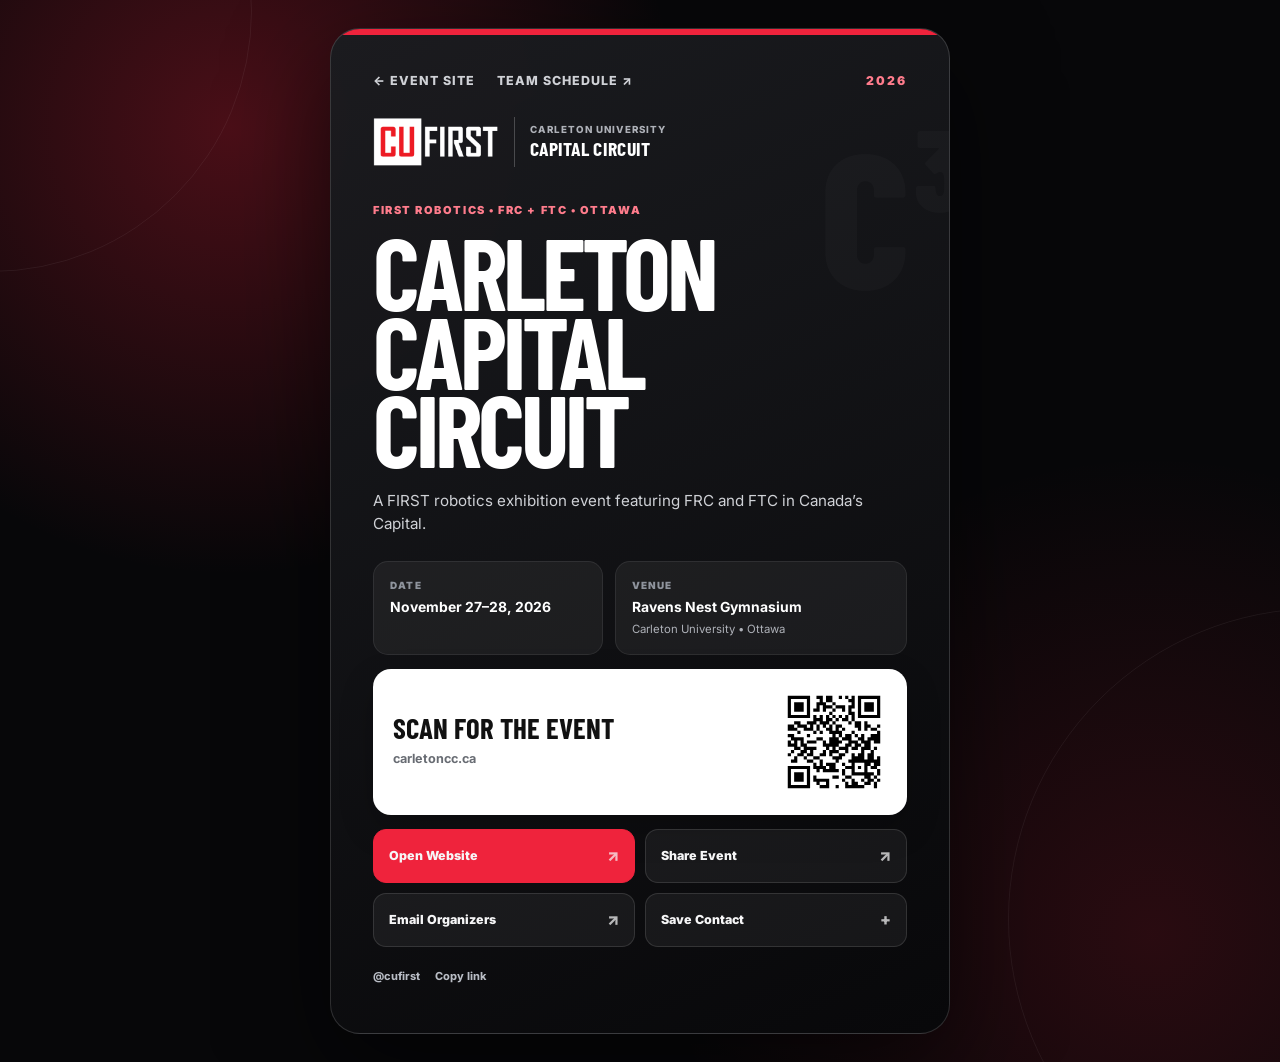
==== card.html @ c985d83a "Import latest event site and add registered teams and team information" ====
<!doctype html>
<html lang="en">
<head>
  <meta charset="utf-8">
  <meta name="viewport" content="width=device-width, initial-scale=1, viewport-fit=cover">
  <title>Event Card | Carleton Capital Circuit</title>
  <meta name="description" content="Share Carleton Capital Circuit: quick event details, contact links, and a QR code to carletoncc.ca.">
  <link rel="canonical" href="https://carletoncc.ca/card.html">
  <meta property="og:title" content="Carleton Capital Circuit | Event Card">
  <meta property="og:description" content="November 27–28, 2026 • Carleton University • Ottawa • FRC + FTC">
  <meta property="og:type" content="website">
  <meta property="og:url" content="https://carletoncc.ca/card.html">
  <meta name="theme-color" content="#0b0b0d">
  <link rel="icon" href="assets/images/favicon.svg" type="image/svg+xml">
  <link rel="stylesheet" href="assets/css/styles.css?v=4.4">
</head>
<body class="event-card-page">
  <main class="event-card-shell">
    <section class="digital-card" aria-label="Carleton Capital Circuit digital event card">
      <div class="digital-card-topline">
        <div class="card-top-links">
          <a class="card-home-link" href="index.html" aria-label="Back to Carleton Capital Circuit home">← Event site</a>
          <a class="card-home-link" href="schedule.html">Team Schedule ↗</a>
        </div>
        <span class="card-year">2026</span>
      </div>

      <div class="card-brand-lockup">
        <img src="assets/images/cufirst-white-red.png" alt="CU FIRST">
        <div class="card-brand-rule"></div>
        <div>
          <span>Carleton University</span>
          <strong>Capital Circuit</strong>
        </div>
      </div>

      <div class="card-hero-copy">
        <p class="card-kicker">FIRST Robotics • FRC + FTC • Ottawa</p>
        <h1>Carleton<br>Capital Circuit</h1>
        <p>A FIRST robotics exhibition event featuring FRC and FTC in Canada’s Capital.</p>
      </div>

      <div class="card-info-grid">
        <div><span>Date</span><strong data-date>November 27–28, 2026</strong></div>
        <div><span>Venue</span><strong>Ravens Nest Gymnasium</strong><small>Carleton University • Ottawa</small></div>
      </div>

      <button class="card-qr-panel" type="button" data-qr-open aria-label="Open QR code full screen">
        <span class="card-qr-copy"><strong>Scan for the event</strong><small>carletoncc.ca</small></span>
        <span class="card-qr-wrap"><img src="assets/images/event-qr.svg" alt="QR code linking to https://carletoncc.ca/"></span>
      </button>

      <div class="card-action-grid">
        <a class="card-action card-action-primary" href="https://carletoncc.ca/">Open Website <span>↗</span></a>
        <button class="card-action" type="button" data-share-event>Share Event <span>↗</span></button>
        <a class="card-action" href="mailto:cufirst.info@gmail.com">Email Organizers <span>↗</span></a>
        <a class="card-action" href="assets/docs/Carleton-Capital-Circuit.vcf" download>Save Contact <span>+</span></a>
      </div>

      <div class="card-social-row">
        <a href="https://www.instagram.com/cufirst/" target="_blank" rel="noopener">@cufirst</a>
        <button type="button" data-copy-link>Copy link</button>
        <span data-share-status aria-live="polite"></span>
      </div>
    </section>
  </main>

  <div class="qr-modal" data-qr-modal hidden>
    <button class="qr-modal-close" type="button" data-qr-close aria-label="Close full-screen QR code">×</button>
    <div class="qr-modal-card">
      <p>Scan to open</p>
      <img src="assets/images/event-qr.svg" alt="QR code linking to Carleton Capital Circuit">
      <strong>carletoncc.ca</strong>
      <span>November 27–28, 2026 • Carleton University</span>
    </div>
  </div>

  <script src="config.js?v=4.4"></script>
  <script src="assets/js/site.js?v=4.4"></script>
</body>
</html>
---- assets/css/styles.css ----
@import url('https://fonts.googleapis.com/css2?family=Barlow+Condensed:wght@600;700;800&family=Inter:wght@400;500;600;700;800&display=swap');

:root {
  --cu-red: #ef233c;
  --cu-red-dark: #c9172d;
  --black: #0b0b0d;
  --ink: #1a1c20;
  --muted: #666b74;
  --line: #e3e5e8;
  --soft: #f5f6f7;
  --white: #ffffff;
  --blue: #0066b3;
  --max: 1200px;
  --radius: 18px;
  --shadow: 0 20px 60px rgba(12, 14, 18, 0.12);
}

* { box-sizing: border-box; }
html { scroll-behavior: smooth; }
body {
  margin: 0;
  font-family: Inter, Arial, sans-serif;
  color: var(--ink);
  background: var(--white);
  line-height: 1.6;
  -webkit-font-smoothing: antialiased;
}
img { max-width: 100%; display: block; }
a { color: inherit; }
button, input, textarea, select { font: inherit; }
.container { width: min(calc(100% - 40px), var(--max)); margin: 0 auto; }

.utility-bar {
  background: var(--black);
  color: #dfe1e5;
  font-size: .78rem;
  letter-spacing: .02em;
}
.utility-inner { min-height: 34px; display: flex; align-items: center; justify-content: space-between; gap: 20px; }
.utility-inner a { text-decoration: none; color: white; font-weight: 700; }
.status-pill { color: #ff8d9b; font-weight: 800; text-transform: uppercase; letter-spacing: .09em; }

.site-header {
  position: sticky;
  top: 0;
  z-index: 100;
  background: rgba(255,255,255,.97);
  border-bottom: 1px solid rgba(0,0,0,.08);
  backdrop-filter: blur(14px);
}
.header-inner { min-height: 78px; display: flex; align-items: center; justify-content: space-between; gap: 30px; }
.brand { display: flex; align-items: center; text-decoration: none; min-width: 0; gap: 14px; }
.brand img { width: 150px; height: auto; flex: 0 0 auto; }
.brand-divider { width: 1px; height: 38px; background: #d8dadd; flex: 0 0 auto; }
.brand-event { display: flex; flex-direction: column; line-height: 1.02; min-width: 0; }
.brand-event strong { font-family: "Barlow Condensed", Inter, sans-serif; font-size: 1.36rem; text-transform: uppercase; letter-spacing: .01em; color: #101114; white-space: nowrap; }
.brand-event small { margin-top: 4px; color: var(--muted); font-size: .66rem; font-weight: 700; white-space: nowrap; }
.site-nav { display: flex; align-items: center; gap: 3px; }
.site-nav a { text-decoration: none; font-weight: 700; color: #363940; font-size: .91rem; padding: 11px 12px; border-radius: 9px; }
.site-nav a:hover, .site-nav a.active { background: var(--soft); color: #0d0e10; }
.site-nav .nav-cta { background: var(--cu-red); color: white; margin-left: 6px; }
.site-nav .nav-cta:hover { background: var(--cu-red-dark); color: white; }
.nav-toggle { display: none; border: 1px solid var(--line); background: white; border-radius: 10px; padding: 9px 12px; font-weight: 800; cursor: pointer; }

.hero { position: relative; min-height: 690px; display: grid; align-items: end; overflow: hidden; background: #111; }
.hero-bg { position: absolute; inset: 0; width: 100%; height: 100%; object-fit: cover; object-position: center 50%; }
.hero-overlay { position: absolute; inset: 0; background: linear-gradient(90deg, rgba(4,4,5,.93) 0%, rgba(5,5,7,.82) 42%, rgba(5,5,7,.34) 72%, rgba(5,5,7,.18) 100%), linear-gradient(0deg, rgba(0,0,0,.55), transparent 45%); }
.hero-inner { position: relative; z-index: 2; padding: 105px 0 84px; color: white; }
.hero-copy { max-width: 770px; }
.kicker { margin: 0 0 14px; color: var(--cu-red); font-weight: 900; font-size: .78rem; text-transform: uppercase; letter-spacing: .15em; }
.hero .kicker { color: #ff7c8c; }
h1, h2, h3 { font-family: "Barlow Condensed", Inter, sans-serif; letter-spacing: -.015em; }
.hero h1 { margin: 0; font-size: clamp(4rem, 9vw, 7.6rem); line-height: .86; text-transform: uppercase; letter-spacing: -.035em; max-width: 900px; }
.hero-tagline { margin: 25px 0 0; font-size: clamp(1.05rem, 2vw, 1.35rem); color: #eceef1; max-width: 680px; }
.hero-meta { display: flex; flex-wrap: wrap; gap: 10px 24px; margin-top: 22px; color: #f4f4f5; font-size: .95rem; font-weight: 700; }
.hero-meta span::before { content: ""; display: inline-block; width: 7px; height: 7px; border-radius: 50%; background: var(--cu-red); margin-right: 9px; vertical-align: 1px; }
.btn-row { display: flex; flex-wrap: wrap; gap: 12px; margin-top: 30px; }
.btn { min-height: 50px; padding: 0 21px; display: inline-flex; align-items: center; justify-content: center; gap: 9px; border-radius: 10px; text-decoration: none; font-weight: 900; border: 1px solid transparent; transition: .16s ease; }
.btn:hover { transform: translateY(-1px); }
.btn-primary { background: var(--cu-red); color: white; }
.btn-primary:hover { background: var(--cu-red-dark); }
.btn-light { background: white; color: #111; }
.btn-ghost { color: white; border-color: rgba(255,255,255,.46); background: rgba(0,0,0,.18); }
.btn-outline { color: #111; border-color: #cfd2d7; background: white; }

.quickbar { position: relative; z-index: 4; margin-top: -36px; }
.quickbar-grid { display: grid; grid-template-columns: 1.15fr 1fr 1fr .95fr; background: white; box-shadow: var(--shadow); border-radius: var(--radius); overflow: hidden; border: 1px solid rgba(0,0,0,.06); }
.quick-item { padding: 24px 25px; border-right: 1px solid var(--line); min-height: 122px; }
.quick-item:last-child { border-right: 0; background: var(--cu-red); color: white; }
.quick-label { color: var(--muted); text-transform: uppercase; letter-spacing: .11em; font-size: .68rem; font-weight: 900; }
.quick-item:last-child .quick-label { color: #ffd7dd; }
.quick-value { display: block; font-weight: 800; margin-top: 7px; font-size: .99rem; line-height: 1.35; }
.countdown { display: flex; gap: 13px; margin-top: 7px; }
.countdown strong { font-family: "Barlow Condensed"; font-size: 2rem; line-height: 1; }
.countdown small { display: block; font-size: .58rem; text-transform: uppercase; letter-spacing: .1em; color: #ffd7dd; }

.section { padding: 88px 0; }
.section-soft { background: var(--soft); }
.section-black { background: var(--black); color: white; }
.section-head { max-width: 800px; margin-bottom: 38px; }
.section-head h2 { margin: 0; font-size: clamp(2.6rem, 5vw, 4.4rem); line-height: .95; text-transform: uppercase; }
.section-head p { margin: 15px 0 0; color: var(--muted); font-size: 1.06rem; }
.section-black .section-head p { color: #b7bbc2; }

.action-grid { display: grid; grid-template-columns: repeat(3,1fr); gap: 20px; }
.action-card { position: relative; overflow: hidden; min-height: 315px; border-radius: var(--radius); background: #151515; color: white; text-decoration: none; box-shadow: 0 12px 35px rgba(0,0,0,.1); }
.action-card img { position: absolute; inset: 0; width: 100%; height: 100%; object-fit: cover; transition: transform .4s ease; }
.action-card::after { content: ""; position: absolute; inset: 0; background: linear-gradient(0deg, rgba(0,0,0,.92), rgba(0,0,0,.12) 70%); }
.action-card:hover img { transform: scale(1.035); }
.action-content { position: absolute; z-index: 2; inset: auto 24px 23px; }
.action-content h3 { margin: 0; font-size: 2.2rem; text-transform: uppercase; line-height: 1; }
.action-content p { margin: 8px 0 0; color: #dedfe2; font-size: .92rem; }
.action-content span { display: inline-block; margin-top: 12px; color: #ff7c8c; font-weight: 900; font-size: .85rem; }

.two-col { display: grid; grid-template-columns: 1fr 1fr; gap: 60px; align-items: center; }
.image-frame { border-radius: 20px; overflow: hidden; box-shadow: var(--shadow); min-height: 460px; }
.image-frame img { width: 100%; height: 100%; min-height: 460px; object-fit: cover; }
.copy h2 { margin: 0; font-size: clamp(2.6rem,5vw,4.3rem); line-height: .95; text-transform: uppercase; }
.copy p { color: var(--muted); font-size: 1.05rem; }
.fact-list { display: grid; gap: 12px; margin-top: 26px; }
.fact { display: grid; grid-template-columns: 42px 1fr; gap: 13px; align-items: start; }
.fact-num { width: 42px; height: 42px; border-radius: 50%; display: grid; place-items: center; background: #ffe9ec; color: var(--cu-red-dark); font-weight: 900; }
.fact strong { display: block; }
.fact span { color: var(--muted); font-size: .92rem; }

.gallery { display: grid; grid-template-columns: 1.35fr .85fr .85fr; grid-template-rows: 260px 260px; gap: 16px; }
.gallery figure { margin: 0; border-radius: 16px; overflow: hidden; position: relative; background: #ddd; }
.gallery figure:first-child { grid-row: 1 / 3; }
.gallery img { width: 100%; height: 100%; object-fit: cover; }
.gallery figure::after { content: ""; position: absolute; inset: 0; box-shadow: inset 0 0 0 1px rgba(0,0,0,.05); pointer-events: none; }

.partner-strip { background: white; border-top: 1px solid var(--line); border-bottom: 1px solid var(--line); }
.partner-inner { min-height: 145px; display: grid; grid-template-columns: 1.8fr .8fr .8fr; gap: 45px; align-items: center; }
.partner-title { font-family: "Barlow Condensed"; font-weight: 800; font-size: 1.75rem; text-transform: uppercase; }
.partner-logo { min-height: 80px; display: grid; place-items: center; padding: 10px 0; }
.partner-logo img { max-height: 82px; width: auto; object-fit: contain; }
.partner-logo.first img { max-height: 74px; }
.partner-logo.cufirst img { max-height: 64px; }

.page-hero { background: linear-gradient(115deg,#09090a 0%,#191a1d 73%,#330a10 100%); color: white; padding: 82px 0 74px; overflow: hidden; position: relative; }
.page-hero::after { content:""; position:absolute; right:-100px; top:-230px; width:520px; height:520px; border-radius:50%; border:95px solid rgba(239,35,60,.14); }
.page-hero .container { position: relative; z-index:2; }
.page-hero h1 { margin:0; font-size:clamp(3.4rem,7vw,6.7rem); text-transform:uppercase; line-height:.9; }
.page-hero p { max-width:750px; margin:18px 0 0; color:#cfd1d6; font-size:1.08rem; }

.content-grid { display:grid; grid-template-columns:minmax(0,1fr) 330px; gap:48px; align-items:start; }
.prose h2 { margin:0 0 12px; font-size:2.6rem; text-transform:uppercase; line-height:1; }
.prose h2:not(:first-child) { margin-top:46px; }
.prose p, .prose li { color:#50555d; }
.prose ul { padding-left:1.2rem; }
.sidebar { position:sticky; top:106px; border:1px solid var(--line); border-radius:var(--radius); background:var(--soft); padding:25px; }
.sidebar h3 { margin:0 0 14px; font-size:1.65rem; text-transform:uppercase; }
.sidebar p { color:var(--muted); margin:8px 0; }
.info-row { padding:13px 0; border-bottom:1px solid #dde0e4; }
.info-row:last-child { border-bottom:0; }
.info-row small { display:block; color:var(--muted); font-weight:800; text-transform:uppercase; letter-spacing:.09em; font-size:.65rem; }
.info-row strong { display:block; margin-top:3px; }

.form-wrap { margin-top:26px; border:1px solid var(--line); border-radius:var(--radius); overflow:hidden; background:white; box-shadow:var(--shadow); }
.form-head { display:flex; justify-content:space-between; align-items:center; gap:20px; padding:16px 18px; border-bottom:1px solid var(--line); background:#fafafa; }
.form-head strong { font-size:.9rem; }
.form-head a { text-decoration:none; color:var(--cu-red-dark); font-weight:900; font-size:.86rem; }
.form-wrap iframe { width:100%; height:1220px; border:0; display:block; }
.form-placeholder { padding:58px 28px; text-align:center; }
.form-placeholder h3 { margin:0; font-size:2rem; text-transform:uppercase; }
.form-placeholder p { color:var(--muted); max-width:620px; margin:10px auto 0; }
.form-placeholder .btn { margin-top:22px; }

.sponsor-intro { display:grid; grid-template-columns:1.05fr .95fr; gap:50px; align-items:center; }
.sponsor-panel { border:1px solid var(--line); border-radius:var(--radius); padding:29px; background:var(--soft); }
.sponsor-panel h3 { margin:0 0 11px; font-size:2rem; text-transform:uppercase; }
.sponsor-panel p { color:var(--muted); }
.sponsor-grid { display:grid; grid-template-columns:repeat(3,1fr); gap:18px; margin-top:30px; }
.sponsor-tile { min-height:150px; border:1px solid var(--line); border-radius:14px; display:grid; place-items:center; padding:24px; background:white; }
.sponsor-tile img { max-height:85px; width:auto; max-width:100%; object-fit:contain; }
.sponsor-placeholder { color:#9b9fa6; font-weight:800; text-align:center; }

.contact-options { display:grid; grid-template-columns:repeat(3,1fr); gap:18px; margin:28px 0 35px; }
.contact-option { border:1px solid var(--line); border-radius:14px; padding:23px; text-decoration:none; background:white; }
.contact-option:hover { border-color:#bbc0c7; box-shadow:0 10px 30px rgba(0,0,0,.06); }
.contact-option small { color:var(--muted); display:block; text-transform:uppercase; letter-spacing:.08em; font-weight:800; font-size:.66rem; }
.contact-option strong { display:block; margin-top:7px; overflow-wrap:anywhere; }

.footer { background:#09090a; color:#b7bbc2; padding:52px 0 27px; }
.footer-grid { display:grid; grid-template-columns:1.4fr .65fr .65fr; gap:45px; }
.footer-brand img { width:230px; }
.footer-brand p { max-width:560px; font-size:.9rem; }
.footer h3 { margin:0 0 12px; color:white; font-size:1.25rem; text-transform:uppercase; }
.footer-links { display:grid; gap:8px; align-content:start; }
.footer a { color:#d4d6db; text-decoration:none; }
.footer a:hover { color:white; }
.footer-bottom { margin-top:32px; border-top:1px solid rgba(255,255,255,.12); padding-top:18px; font-size:.76rem; color:#838791; }

.notice { background:#fff2f4; border-left:4px solid var(--cu-red); padding:18px 19px; border-radius:0 10px 10px 0; margin:24px 0; color:#5a3136; }
.code-note { font-family:ui-monospace,SFMono-Regular,Consolas,monospace; font-size:.85rem; background:#f0f1f3; border-radius:5px; padding:2px 5px; }

/* Venue map and load-in */
.venue-head { margin-bottom: 28px; }
.venue-map-grid { display:grid; grid-template-columns:minmax(0,1.55fr) minmax(300px,.65fr); gap:24px; align-items:stretch; }
.map-frame { min-height:500px; border-radius:18px; overflow:hidden; background:#1b1c1f; border:1px solid rgba(255,255,255,.12); box-shadow:0 18px 50px rgba(0,0,0,.28); }
.map-frame iframe { width:100%; height:100%; min-height:500px; border:0; display:block; }
.venue-card { border:1px solid rgba(255,255,255,.13); border-radius:18px; padding:30px; background:#151518; display:flex; flex-direction:column; justify-content:center; }
.venue-label { color:#ff7c8c; text-transform:uppercase; font-weight:900; font-size:.72rem; letter-spacing:.13em; }
.venue-card h3 { margin:7px 0 10px; color:#fff; font-size:2.5rem; line-height:.95; text-transform:uppercase; }
.venue-card p { color:#c3c6cc; margin:0; }
.venue-actions { display:grid; gap:11px; margin-top:26px; }
.venue-actions .btn { width:100%; text-align:center; }
.btn-map { background:#fff; color:#111; }
.btn-map:hover { background:#eceef1; }
.venue-note { margin-top:20px !important; font-size:.82rem; line-height:1.5; color:#92969d !important; }

/* Host institution */
.host-section { gap:72px; }
.fed-logo-panel { min-height:360px; display:grid; place-items:center; background:#fff; border:1px solid var(--line); border-radius:20px; padding:28px; }
.fed-logo-panel img { width:100%; max-width:680px; height:auto; object-fit:contain; }

@media (max-width: 980px) {
  .quickbar-grid { grid-template-columns:1fr 1fr; }
  .quick-item:nth-child(2) { border-right:0; }
  .quick-item:nth-child(-n+2) { border-bottom:1px solid var(--line); }
  .action-grid { grid-template-columns:1fr; }
  .action-card { min-height:280px; }
  .two-col, .sponsor-intro { grid-template-columns:1fr; }
  .venue-map-grid { grid-template-columns:1fr; }
  .map-frame, .map-frame iframe { min-height:430px; }
  .host-section { gap:38px; }
  .gallery { grid-template-columns:1fr 1fr; grid-template-rows:330px 240px; }
  .gallery figure:first-child { grid-column:1 / 3; grid-row:auto; }
  .partner-inner { grid-template-columns:1fr 1fr; padding:25px 0; }
  .partner-title { grid-column:1 / -1; text-align:center; }
  .content-grid { grid-template-columns:1fr; }
  .sidebar { position:static; }
  .footer-grid { grid-template-columns:1fr 1fr; }
  .footer-brand { grid-column:1 / -1; }
  .contact-options { grid-template-columns:1fr; }
  .sponsor-grid { grid-template-columns:1fr 1fr; }
  .nav-toggle { display:block; }
  .site-nav { display:none; position:absolute; top:79px; left:20px; right:20px; background:white; border:1px solid var(--line); border-radius:14px; box-shadow:var(--shadow); padding:10px; flex-direction:column; align-items:stretch; }
  .site-nav.open { display:flex; }
  .site-nav .nav-cta { margin-left:0; }
}

@media (max-width: 660px) {
  .container { width:min(calc(100% - 28px), var(--max)); }
  .utility-inner { min-height:42px; justify-content:center; text-align:center; }
  .utility-inner > :last-child { display:none; }
  .brand img { width:120px; }
  .brand-divider { height:34px; }
  .brand-event strong { font-size:1.12rem; }
  .brand-event small { display:none; }
  .hero { min-height:660px; }
  .hero-inner { padding:100px 0 82px; }
  .hero h1 { font-size:clamp(3.7rem,18vw,5.4rem); }
  .hero-overlay { background:linear-gradient(90deg,rgba(4,4,5,.92),rgba(4,4,5,.63)),linear-gradient(0deg,rgba(0,0,0,.55),transparent); }
  .quickbar { margin-top:-24px; }
  .quickbar-grid { grid-template-columns:1fr; }
  .quick-item { min-height:auto; border-right:0; border-bottom:1px solid var(--line); }
  .quick-item:last-child { border-bottom:0; }
  .section { padding:68px 0; }
  .gallery { grid-template-columns:1fr; grid-template-rows:300px 235px 235px 235px; }
  .map-frame, .map-frame iframe { min-height:360px; }
  .venue-card { padding:24px; }
  .fed-logo-panel { min-height:250px; padding:18px; }
  .gallery figure:first-child { grid-column:auto; }
  .partner-inner { grid-template-columns:1fr; gap:20px; }
  .partner-title { grid-column:auto; }
  .sponsor-grid { grid-template-columns:1fr; }
  .footer-grid { grid-template-columns:1fr; }
  .footer-brand { grid-column:auto; }
  .form-wrap { margin-inline:-4px; }
  .form-head { align-items:flex-start; flex-direction:column; }
  .page-hero { padding:62px 0 58px; }
}

.notice-live { background:#effaf3; border-left-color:#198754; color:#254d34; }
.footer-brand a[data-event-domain] { display:inline-block; margin-top:7px; color:#fff; font-weight:800; text-decoration:none; }
.footer-brand a[data-event-domain]:hover { text-decoration:underline; }

@media (max-width: 430px) {
  .brand img { width: 108px; }
  .brand-divider { display:none; }
  .brand-event { display:none; }
}

/* Functional additions only — original typography and visual system above are unchanged. */
[hidden] { display: none !important; }

/* External Google Form card used when Google blocks iframe embedding (e.g. File Upload questions). */
.external-form-card {
  padding: 34px;
  background: linear-gradient(135deg, #ffffff 0%, #f7f7f8 100%);
  border: 1px solid var(--line);
  border-radius: var(--radius);
  box-shadow: var(--shadow);
}
.external-form-card h3 {
  margin: 0 0 10px;
  font-size: clamp(1.45rem, 2vw, 2rem);
  line-height: 1.15;
}
.external-form-card p:not(.kicker) {
  max-width: 760px;
  margin: 0;
  color: var(--muted);
}
.external-form-card .btn-row { margin-top: 22px; }
.volunteer-registration-card { margin-top: 28px; }


/* V4 exhibition format cards — typography inherits the original Barlow Condensed + Inter system. */
.program-grid { display:grid; grid-template-columns:repeat(2,minmax(0,1fr)); gap:20px; }
.program-card { border:1px solid var(--line); border-radius:var(--radius); background:var(--white); padding:30px; box-shadow:0 12px 35px rgba(0,0,0,.06); }
.program-label { display:inline-flex; align-items:center; min-height:30px; padding:0 11px; border-radius:999px; background:#ffe9ec; color:var(--cu-red-dark); font-weight:900; font-size:.72rem; letter-spacing:.12em; text-transform:uppercase; }
.program-card h3 { margin:14px 0 10px; font-size:2.05rem; line-height:1; text-transform:uppercase; }
.program-card p { margin:0; color:var(--muted); }
@media (max-width: 760px) { .program-grid { grid-template-columns:1fr; } }


/* V4.1 — digital event card / networking share experience. */
.event-card-fab {
  position: fixed;
  right: 20px;
  bottom: 20px;
  z-index: 90;
  display: inline-flex;
  align-items: center;
  gap: 9px;
  min-height: 48px;
  padding: 0 17px 0 9px;
  border-radius: 999px;
  background: var(--cu-red);
  color: #fff;
  text-decoration: none;
  font-size: .82rem;
  font-weight: 900;
  box-shadow: 0 14px 34px rgba(14,15,18,.28);
  border: 1px solid rgba(255,255,255,.18);
  transition: transform .16s ease, background .16s ease;
}
.event-card-fab:hover { transform: translateY(-2px); background: var(--cu-red-dark); }
.event-card-fab span {
  display:grid;
  place-items:center;
  width:31px;
  height:31px;
  border-radius:50%;
  background:#fff;
  color:#111;
  font-family:"Barlow Condensed",Inter,sans-serif;
  font-size:.82rem;
  letter-spacing:.04em;
}

.event-card-page {
  min-height:100vh;
  color:#fff;
  background:
    radial-gradient(circle at 18% 12%, rgba(239,35,60,.29), transparent 28rem),
    radial-gradient(circle at 90% 88%, rgba(239,35,60,.15), transparent 30rem),
    #070709;
}
.event-card-shell {
  min-height:100svh;
  display:grid;
  place-items:center;
  padding:max(28px, env(safe-area-inset-top)) 18px max(28px, env(safe-area-inset-bottom));
  overflow:hidden;
  position:relative;
}
.event-card-shell::before,
.event-card-shell::after {
  content:"";
  position:fixed;
  pointer-events:none;
  border:1px solid rgba(255,255,255,.06);
  border-radius:50%;
}
.event-card-shell::before { width:520px; height:520px; left:-270px; top:-250px; }
.event-card-shell::after { width:620px; height:620px; right:-350px; bottom:-330px; }
.digital-card {
  width:min(100%, 620px);
  position:relative;
  z-index:2;
  padding:clamp(24px,5vw,42px);
  border:1px solid rgba(255,255,255,.15);
  border-radius:30px;
  background:linear-gradient(155deg,rgba(27,28,32,.97),rgba(8,8,10,.985));
  box-shadow:0 35px 100px rgba(0,0,0,.55);
  overflow:hidden;
}
.digital-card::before {
  content:"";
  position:absolute;
  inset:0 0 auto 0;
  height:6px;
  background:var(--cu-red);
}
.digital-card::after {
  content:"C³";
  position:absolute;
  right:-16px;
  top:88px;
  font-family:"Barlow Condensed",Inter,sans-serif;
  font-size:12rem;
  font-weight:800;
  line-height:1;
  color:rgba(255,255,255,.025);
  pointer-events:none;
}
.digital-card-topline { display:flex; align-items:center; justify-content:space-between; gap:18px; }
.card-home-link { color:#cfd1d6; text-decoration:none; font-weight:800; font-size:.78rem; text-transform:uppercase; letter-spacing:.08em; }
.card-year { color:#ff7c8c; font-weight:900; font-size:.76rem; letter-spacing:.16em; }
.card-brand-lockup { display:flex; align-items:center; gap:15px; margin-top:26px; position:relative; z-index:2; }
.card-brand-lockup img { width:126px; height:auto; }
.card-brand-rule { width:1px; align-self:stretch; background:rgba(255,255,255,.22); }
.card-brand-lockup div:last-child { display:flex; flex-direction:column; line-height:1; }
.card-brand-lockup span { color:#aeb1b8; text-transform:uppercase; font-weight:800; font-size:.61rem; letter-spacing:.1em; }
.card-brand-lockup strong { margin-top:4px; font-family:"Barlow Condensed",Inter,sans-serif; text-transform:uppercase; font-size:1.23rem; letter-spacing:.015em; }
.card-hero-copy { position:relative; z-index:2; margin-top:35px; }
.card-kicker { margin:0 0 12px; color:#ff7c8c; font-size:.69rem!important; font-weight:900; letter-spacing:.14em; text-transform:uppercase; }
.card-hero-copy h1 { margin:0; font-size:clamp(3.65rem,12vw,6.3rem); line-height:.78; text-transform:uppercase; letter-spacing:-.04em; }
.card-hero-copy > p:last-child { max-width:490px; margin:22px 0 0; color:#cfd1d6; font-size:.95rem; line-height:1.5; }
.card-info-grid { display:grid; grid-template-columns:.88fr 1.12fr; gap:12px; margin-top:26px; position:relative; z-index:2; }
.card-info-grid > div { padding:16px; border-radius:15px; background:rgba(255,255,255,.055); border:1px solid rgba(255,255,255,.08); }
.card-info-grid span { display:block; color:#8f949d; font-size:.62rem; font-weight:900; letter-spacing:.12em; text-transform:uppercase; }
.card-info-grid strong { display:block; margin-top:5px; line-height:1.25; font-size:.87rem; }
.card-info-grid small { display:block; margin-top:3px; color:#aeb1b8; font-size:.71rem; }
.card-qr-panel {
  width:100%;
  display:grid;
  grid-template-columns:1fr auto;
  align-items:center;
  gap:18px;
  margin-top:14px;
  padding:14px 14px 14px 20px;
  color:#111;
  background:#fff;
  border:0;
  border-radius:18px;
  cursor:pointer;
  text-align:left;
  box-shadow:0 14px 35px rgba(0,0,0,.2);
}
.card-qr-copy strong { display:block; font-family:"Barlow Condensed",Inter,sans-serif; font-size:1.8rem; line-height:1; text-transform:uppercase; }
.card-qr-copy small { display:block; margin-top:6px; color:#686c73; font-size:.79rem; font-weight:700; }
.card-qr-wrap { width:118px; height:118px; border-radius:12px; overflow:hidden; background:#fff; display:grid; place-items:center; }
.card-qr-wrap img { width:100%; height:100%; }
.card-action-grid { display:grid; grid-template-columns:1fr 1fr; gap:10px; margin-top:14px; }
.card-action {
  min-height:54px;
  padding:0 15px;
  display:flex;
  align-items:center;
  justify-content:space-between;
  gap:12px;
  border:1px solid rgba(255,255,255,.12);
  border-radius:13px;
  background:rgba(255,255,255,.055);
  color:#f6f6f7;
  text-decoration:none;
  font-size:.78rem;
  font-weight:850;
  cursor:pointer;
}
.card-action:hover { background:rgba(255,255,255,.095); }
.card-action-primary { background:var(--cu-red); border-color:var(--cu-red); }
.card-action-primary:hover { background:var(--cu-red-dark); }
.card-action span { font-size:1rem; opacity:.72; }
.card-social-row { min-height:28px; display:flex; align-items:center; gap:15px; flex-wrap:wrap; margin-top:16px; color:#8f949d; font-size:.69rem; font-weight:750; }
.card-social-row a, .card-social-row button { border:0; padding:0; background:none; color:#b9bdc5; font:inherit; text-decoration:none; cursor:pointer; }
.card-social-row [data-share-status] { margin-left:auto; color:#ff8d9b; }
.qr-modal { position:fixed; inset:0; z-index:1000; display:grid; place-items:center; padding:24px; background:rgba(0,0,0,.94); }
.qr-modal[hidden] { display:none!important; }
.qr-modal-close { position:absolute; right:max(20px, env(safe-area-inset-right)); top:max(20px, env(safe-area-inset-top)); width:48px; height:48px; border-radius:50%; border:1px solid rgba(255,255,255,.24); background:rgba(255,255,255,.08); color:#fff; font-size:1.8rem; cursor:pointer; }
.qr-modal-card { width:min(92vw,560px); padding:clamp(22px,5vw,38px); border-radius:28px; background:#fff; color:#111; text-align:center; box-shadow:0 30px 90px rgba(0,0,0,.55); }
.qr-modal-card p { margin:0 0 16px; color:var(--cu-red); font-weight:900; font-size:.72rem; letter-spacing:.13em; text-transform:uppercase; }
.qr-modal-card img { width:min(72vw,390px); margin:0 auto; }
.qr-modal-card strong { display:block; margin-top:14px; font-family:"Barlow Condensed",Inter,sans-serif; font-size:2.25rem; text-transform:uppercase; line-height:1; }
.qr-modal-card span { display:block; margin-top:8px; color:#6b6f76; font-size:.8rem; }
.qr-modal-open { overflow:hidden; }

@media (max-width: 660px) {
  .event-card-shell { padding-left:10px; padding-right:10px; align-items:start; }
  .digital-card { border-radius:24px; padding:25px 19px 22px; }
  .digital-card::after { font-size:9rem; top:95px; }
  .card-brand-lockup img { width:110px; }
  .card-hero-copy { margin-top:29px; }
  .card-hero-copy h1 { font-size:clamp(3.55rem,18vw,5.2rem); }
  .card-info-grid { grid-template-columns:1fr 1fr; }
  .card-qr-wrap { width:105px; height:105px; }
  .card-qr-copy strong { font-size:1.55rem; }
  .card-action-grid { grid-template-columns:1fr 1fr; }
  .event-card-fab { right:14px; bottom:14px; }
}
@media (max-width: 410px) {
  .card-info-grid, .card-action-grid { grid-template-columns:1fr; }
  .card-qr-wrap { width:96px; height:96px; }
  .card-brand-lockup img { width:100px; }
}


/* V4.4: Team schedule document, PDF viewer and homepage callout.
   Original site typography, colours and layout remain unchanged. */
.schedule-home-strip {
  padding: 34px 0 12px;
  background: var(--white);
}
.schedule-home-inner {
  display: flex;
  align-items: center;
  justify-content: space-between;
  gap: 32px;
  padding: 30px 34px;
  border: 1px solid #e7dadd;
  border-left: 5px solid var(--cu-red);
  border-radius: 16px;
  background: #fff9fa;
}
.schedule-home-copy { max-width: 730px; }
.schedule-home-copy .kicker { margin-bottom: 7px; }
.schedule-home-copy h2 {
  margin: 0;
  font-size: clamp(1.9rem, 3vw, 2.7rem);
  line-height: 1;
  text-transform: uppercase;
}
.schedule-home-copy p:last-child { color: var(--muted); margin: 10px 0 0; }
.schedule-home-actions { display: flex; flex-wrap: wrap; gap: 10px; flex: 0 0 auto; }
.schedule-page-hero { padding-bottom: 74px; }
.schedule-hero-actions { margin-top: 27px; }
.schedule-content-section { padding-top: 54px; }
.schedule-overview-grid { display: grid; grid-template-columns: repeat(2, minmax(0, 1fr)); gap: 18px; }
.schedule-day-card {
  padding: 28px 30px;
  border: 1px solid var(--line);
  border-radius: var(--radius);
  background: var(--white);
  box-shadow: 0 8px 28px rgba(0,0,0,.035);
}
.schedule-day-label {
  display: block;
  color: var(--cu-red-dark);
  font-size: .74rem;
  font-weight: 900;
  letter-spacing: .1em;
  text-transform: uppercase;
}
.schedule-day-card h2 { margin: 7px 0 14px; font-size: 2.2rem; line-height: 1; text-transform: uppercase; }
.schedule-day-card p { margin: 8px 0; color: var(--muted); font-size: .94rem; }
.schedule-day-card p strong { color: var(--ink); }
.schedule-change-notice {
  margin: 20px 0 50px;
  padding: 14px 18px;
  border-left: 3px solid var(--cu-red);
  border-radius: 0 9px 9px 0;
  color: #555b64;
  background: var(--soft);
  font-size: .9rem;
}
.schedule-document-heading {
  display: flex;
  align-items: flex-end;
  justify-content: space-between;
  gap: 22px;
  margin-bottom: 20px;
}
.schedule-document-heading h2 { margin: 0; font-size: clamp(2rem, 4vw, 3.2rem); line-height: 1; text-transform: uppercase; }
.schedule-document-heading p:not(.kicker) { margin: 7px 0 0; color: var(--muted); }
.schedule-document-heading .kicker { margin-bottom: 9px; }
.schedule-document-heading .btn { flex: 0 0 auto; }
.schedule-pdf-panel {
  width: 100%;
  border: 1px solid var(--line);
  border-radius: 16px;
  overflow: hidden;
  background: #e9eaed;
  box-shadow: var(--shadow);
}
.schedule-pdf-viewer { display: block; width: 100%; height: 980px; border: 0; background: #e9eaed; }
.schedule-pdf-fallback {
  display: flex;
  align-items: center;
  flex-wrap: wrap;
  gap: 8px 20px;
  margin: 18px 0 0;
  color: var(--muted);
  font-size: .9rem;
}
.schedule-pdf-fallback a { color: var(--cu-red-dark); font-weight: 800; text-underline-offset: 3px; }
.schedule-doc-footer {
  display: flex;
  align-items: center;
  justify-content: space-between;
  gap: 22px;
  margin-top: 40px;
  padding: 26px 28px;
  border: 1px solid var(--line);
  border-radius: var(--radius);
  background: var(--soft);
}
.schedule-doc-footer h3 { margin: 0 0 8px; text-transform: uppercase; font-size: 1.65rem; }
.schedule-doc-footer p { margin: 0; color: var(--muted); max-width: 670px; }
.schedule-doc-footer .btn { flex: 0 0 auto; }
.card-top-links { display: flex; align-items: center; flex-wrap: wrap; gap: 12px 22px; }
.card-top-links .card-home-link:hover { color: white; text-decoration: underline; }
@media (max-width: 980px) {
  .schedule-home-inner { align-items: flex-start; flex-direction: column; }
  .schedule-home-actions { flex: auto; }
}
@media (max-width: 660px) {
  .schedule-home-strip { padding: 22px 0 0; }
  .schedule-home-inner { padding: 26px 20px; }
  .schedule-home-actions, .schedule-home-actions .btn { width: 100%; }
  .schedule-overview-grid { grid-template-columns: 1fr; }
  .schedule-day-card { padding: 23px; }
  .schedule-document-heading { align-items: flex-start; flex-direction: column; }
  .schedule-document-heading .btn { width: 100%; }
  .schedule-pdf-viewer { height: 660px; }
  .schedule-doc-footer { flex-direction: column; align-items: flex-start; }
  .schedule-doc-footer .btn { width: 100%; }
  .schedule-page-hero { padding-bottom: 54px; }
}

/* Registered teams */
.team-list{width:100%;border-collapse:collapse;margin:2rem 0;text-align:left}.team-list caption{text-align:left;margin-bottom:1rem}.team-list th,.team-list td{padding:.8rem 1rem;border-bottom:1px solid #8884}.team-list th{background:#222;color:#fff}.team-list tbody tr:nth-child(even){background:#8881}
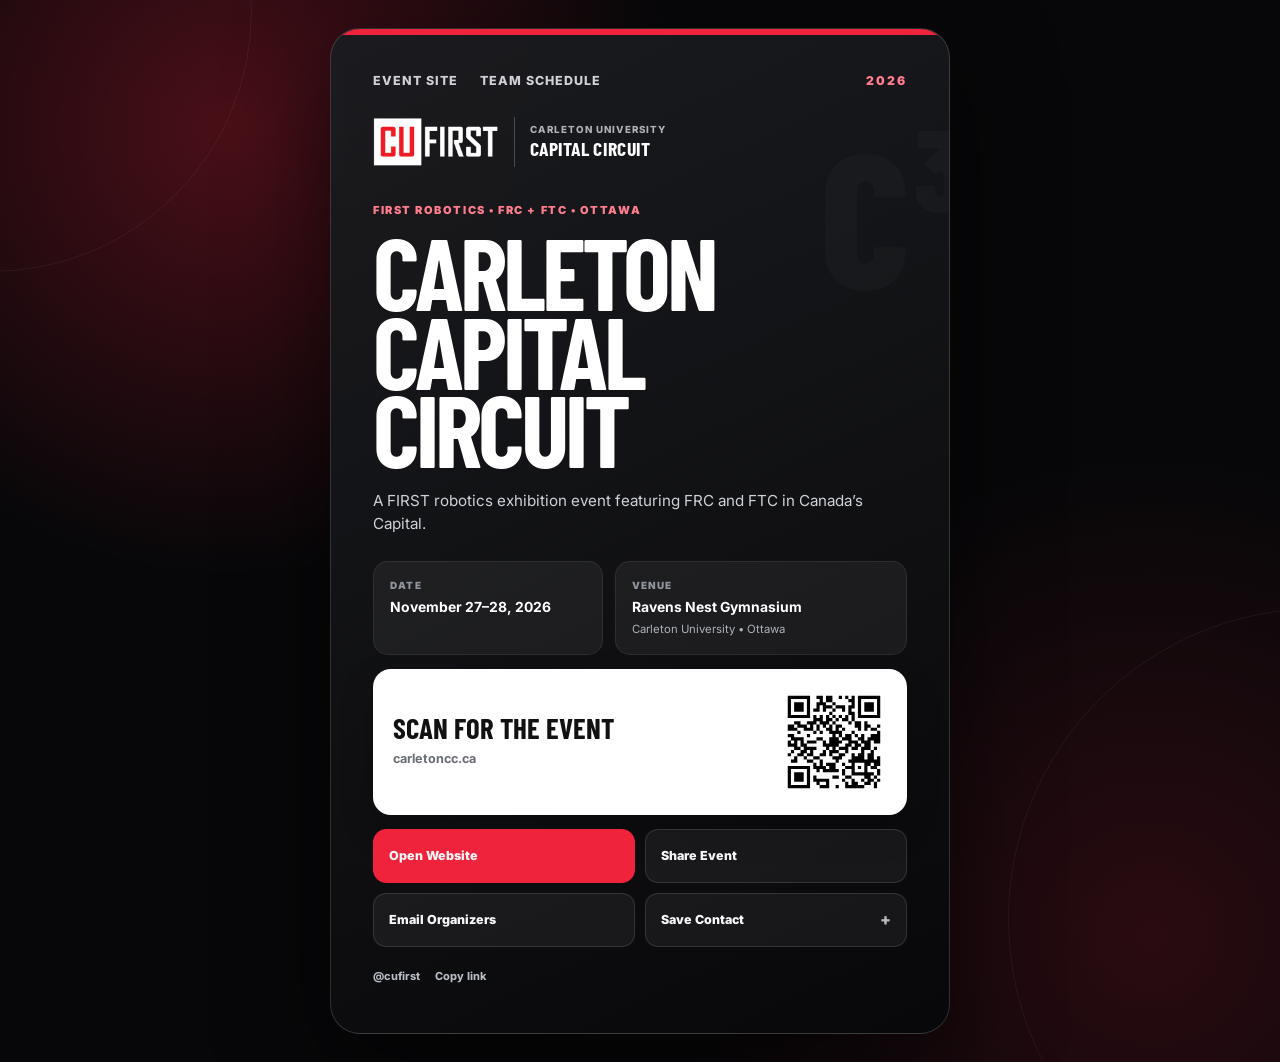
==== commit abf4053b: "Remove decorative link arrows and simplify Ottawa section" ====
--- a/card.html
+++ b/card.html
@@ -1,81 +1,81 @@
-<!doctype html>
-<html lang="en">
-<head>
-  <meta charset="utf-8">
-  <meta name="viewport" content="width=device-width, initial-scale=1, viewport-fit=cover">
-  <title>Event Card | Carleton Capital Circuit</title>
-  <meta name="description" content="Share Carleton Capital Circuit: quick event details, contact links, and a QR code to carletoncc.ca.">
-  <link rel="canonical" href="https://carletoncc.ca/card.html">
-  <meta property="og:title" content="Carleton Capital Circuit | Event Card">
-  <meta property="og:description" content="November 27–28, 2026 • Carleton University • Ottawa • FRC + FTC">
-  <meta property="og:type" content="website">
-  <meta property="og:url" content="https://carletoncc.ca/card.html">
-  <meta name="theme-color" content="#0b0b0d">
-  <link rel="icon" href="assets/images/favicon.svg" type="image/svg+xml">
-  <link rel="stylesheet" href="assets/css/styles.css?v=4.4">
-</head>
-<body class="event-card-page">
-  <main class="event-card-shell">
-    <section class="digital-card" aria-label="Carleton Capital Circuit digital event card">
-      <div class="digital-card-topline">
-        <div class="card-top-links">
-          <a class="card-home-link" href="index.html" aria-label="Back to Carleton Capital Circuit home">← Event site</a>
-          <a class="card-home-link" href="schedule.html">Team Schedule ↗</a>
-        </div>
-        <span class="card-year">2026</span>
-      </div>
-
-      <div class="card-brand-lockup">
-        <img src="assets/images/cufirst-white-red.png" alt="CU FIRST">
-        <div class="card-brand-rule"></div>
-        <div>
-          <span>Carleton University</span>
-          <strong>Capital Circuit</strong>
-        </div>
-      </div>
-
-      <div class="card-hero-copy">
-        <p class="card-kicker">FIRST Robotics • FRC + FTC • Ottawa</p>
-        <h1>Carleton<br>Capital Circuit</h1>
-        <p>A FIRST robotics exhibition event featuring FRC and FTC in Canada’s Capital.</p>
-      </div>
-
-      <div class="card-info-grid">
-        <div><span>Date</span><strong data-date>November 27–28, 2026</strong></div>
-        <div><span>Venue</span><strong>Ravens Nest Gymnasium</strong><small>Carleton University • Ottawa</small></div>
-      </div>
-
-      <button class="card-qr-panel" type="button" data-qr-open aria-label="Open QR code full screen">
-        <span class="card-qr-copy"><strong>Scan for the event</strong><small>carletoncc.ca</small></span>
-        <span class="card-qr-wrap"><img src="assets/images/event-qr.svg" alt="QR code linking to https://carletoncc.ca/"></span>
-      </button>
-
-      <div class="card-action-grid">
-        <a class="card-action card-action-primary" href="https://carletoncc.ca/">Open Website <span>↗</span></a>
-        <button class="card-action" type="button" data-share-event>Share Event <span>↗</span></button>
-        <a class="card-action" href="mailto:cufirst.info@gmail.com">Email Organizers <span>↗</span></a>
-        <a class="card-action" href="assets/docs/Carleton-Capital-Circuit.vcf" download>Save Contact <span>+</span></a>
-      </div>
-
-      <div class="card-social-row">
-        <a href="https://www.instagram.com/cufirst/" target="_blank" rel="noopener">@cufirst</a>
-        <button type="button" data-copy-link>Copy link</button>
-        <span data-share-status aria-live="polite"></span>
-      </div>
-    </section>
-  </main>
-
-  <div class="qr-modal" data-qr-modal hidden>
-    <button class="qr-modal-close" type="button" data-qr-close aria-label="Close full-screen QR code">×</button>
-    <div class="qr-modal-card">
-      <p>Scan to open</p>
-      <img src="assets/images/event-qr.svg" alt="QR code linking to Carleton Capital Circuit">
-      <strong>carletoncc.ca</strong>
-      <span>November 27–28, 2026 • Carleton University</span>
-    </div>
-  </div>
-
-  <script src="config.js?v=4.4"></script>
-  <script src="assets/js/site.js?v=4.4"></script>
-</body>
-</html>
+<!doctype html>
+<html lang="en">
+<head>
+  <meta charset="utf-8">
+  <meta name="viewport" content="width=device-width, initial-scale=1, viewport-fit=cover">
+  <title>Event Card | Carleton Capital Circuit</title>
+  <meta name="description" content="Share Carleton Capital Circuit: quick event details, contact links, and a QR code to carletoncc.ca.">
+  <link rel="canonical" href="https://carletoncc.ca/card.html">
+  <meta property="og:title" content="Carleton Capital Circuit | Event Card">
+  <meta property="og:description" content="November 27–28, 2026 • Carleton University • Ottawa • FRC + FTC">
+  <meta property="og:type" content="website">
+  <meta property="og:url" content="https://carletoncc.ca/card.html">
+  <meta name="theme-color" content="#0b0b0d">
+  <link rel="icon" href="assets/images/favicon.svg" type="image/svg+xml">
+  <link rel="stylesheet" href="assets/css/styles.css?v=4.7">
+</head>
+<body class="event-card-page">
+  <main class="event-card-shell">
+    <section class="digital-card" aria-label="Carleton Capital Circuit digital event card">
+      <div class="digital-card-topline">
+        <div class="card-top-links">
+          <a class="card-home-link" href="index.html" aria-label="Back to Carleton Capital Circuit home">Event site</a>
+          <a class="card-home-link" href="schedule.html">Team Schedule</a>
+        </div>
+        <span class="card-year">2026</span>
+      </div>
+
+      <div class="card-brand-lockup">
+        <img src="assets/images/cufirst-white-red.png" alt="CU FIRST">
+        <div class="card-brand-rule"></div>
+        <div>
+          <span>Carleton University</span>
+          <strong>Capital Circuit</strong>
+        </div>
+      </div>
+
+      <div class="card-hero-copy">
+        <p class="card-kicker">FIRST Robotics • FRC + FTC • Ottawa</p>
+        <h1>Carleton<br>Capital Circuit</h1>
+        <p>A FIRST robotics exhibition event featuring FRC and FTC in Canada’s Capital.</p>
+      </div>
+
+      <div class="card-info-grid">
+        <div><span>Date</span><strong data-date>November 27–28, 2026</strong></div>
+        <div><span>Venue</span><strong>Ravens Nest Gymnasium</strong><small>Carleton University • Ottawa</small></div>
+      </div>
+
+      <button class="card-qr-panel" type="button" data-qr-open aria-label="Open QR code full screen">
+        <span class="card-qr-copy"><strong>Scan for the event</strong><small>carletoncc.ca</small></span>
+        <span class="card-qr-wrap"><img src="assets/images/event-qr.svg" alt="QR code linking to https://carletoncc.ca/"></span>
+      </button>
+
+      <div class="card-action-grid">
+        <a class="card-action card-action-primary" href="https://carletoncc.ca/">Open Website</a>
+        <button class="card-action" type="button" data-share-event>Share Event</button>
+        <a class="card-action" href="mailto:cufirst.info@gmail.com">Email Organizers</a>
+        <a class="card-action" href="assets/docs/Carleton-Capital-Circuit.vcf" download>Save Contact <span>+</span></a>
+      </div>
+
+      <div class="card-social-row">
+        <a href="https://www.instagram.com/cufirst/" target="_blank" rel="noopener">@cufirst</a>
+        <button type="button" data-copy-link>Copy link</button>
+        <span data-share-status aria-live="polite"></span>
+      </div>
+    </section>
+  </main>
+
+  <div class="qr-modal" data-qr-modal hidden>
+    <button class="qr-modal-close" type="button" data-qr-close aria-label="Close full-screen QR code">×</button>
+    <div class="qr-modal-card">
+      <p>Scan to open</p>
+      <img src="assets/images/event-qr.svg" alt="QR code linking to Carleton Capital Circuit">
+      <strong>carletoncc.ca</strong>
+      <span>November 27–28, 2026 • Carleton University</span>
+    </div>
+  </div>
+
+  <script src="config.js?v=4.4"></script>
+  <script src="assets/js/site.js?v=4.6"></script>
+</body>
+</html>
--- a/assets/css/styles.css
+++ b/assets/css/styles.css
@@ -1,626 +1,643 @@
-
-@import url('https://fonts.googleapis.com/css2?family=Barlow+Condensed:wght@600;700;800&family=Inter:wght@400;500;600;700;800&display=swap');
-
-:root {
-  --cu-red: #ef233c;
-  --cu-red-dark: #c9172d;
-  --black: #0b0b0d;
-  --ink: #1a1c20;
-  --muted: #666b74;
-  --line: #e3e5e8;
-  --soft: #f5f6f7;
-  --white: #ffffff;
-  --blue: #0066b3;
-  --max: 1200px;
-  --radius: 18px;
-  --shadow: 0 20px 60px rgba(12, 14, 18, 0.12);
-}
-
-* { box-sizing: border-box; }
-html { scroll-behavior: smooth; }
-body {
-  margin: 0;
-  font-family: Inter, Arial, sans-serif;
-  color: var(--ink);
-  background: var(--white);
-  line-height: 1.6;
-  -webkit-font-smoothing: antialiased;
-}
-img { max-width: 100%; display: block; }
-a { color: inherit; }
-button, input, textarea, select { font: inherit; }
-.container { width: min(calc(100% - 40px), var(--max)); margin: 0 auto; }
-
-.utility-bar {
-  background: var(--black);
-  color: #dfe1e5;
-  font-size: .78rem;
-  letter-spacing: .02em;
-}
-.utility-inner { min-height: 34px; display: flex; align-items: center; justify-content: space-between; gap: 20px; }
-.utility-inner a { text-decoration: none; color: white; font-weight: 700; }
-.status-pill { color: #ff8d9b; font-weight: 800; text-transform: uppercase; letter-spacing: .09em; }
-
-.site-header {
-  position: sticky;
-  top: 0;
-  z-index: 100;
-  background: rgba(255,255,255,.97);
-  border-bottom: 1px solid rgba(0,0,0,.08);
-  backdrop-filter: blur(14px);
-}
-.header-inner { min-height: 78px; display: flex; align-items: center; justify-content: space-between; gap: 30px; }
-.brand { display: flex; align-items: center; text-decoration: none; min-width: 0; gap: 14px; }
-.brand img { width: 150px; height: auto; flex: 0 0 auto; }
-.brand-divider { width: 1px; height: 38px; background: #d8dadd; flex: 0 0 auto; }
-.brand-event { display: flex; flex-direction: column; line-height: 1.02; min-width: 0; }
-.brand-event strong { font-family: "Barlow Condensed", Inter, sans-serif; font-size: 1.36rem; text-transform: uppercase; letter-spacing: .01em; color: #101114; white-space: nowrap; }
-.brand-event small { margin-top: 4px; color: var(--muted); font-size: .66rem; font-weight: 700; white-space: nowrap; }
-.site-nav { display: flex; align-items: center; gap: 3px; }
-.site-nav a { text-decoration: none; font-weight: 700; color: #363940; font-size: .91rem; padding: 11px 12px; border-radius: 9px; }
-.site-nav a:hover, .site-nav a.active { background: var(--soft); color: #0d0e10; }
-.site-nav .nav-cta { background: var(--cu-red); color: white; margin-left: 6px; }
-.site-nav .nav-cta:hover { background: var(--cu-red-dark); color: white; }
-.nav-toggle { display: none; border: 1px solid var(--line); background: white; border-radius: 10px; padding: 9px 12px; font-weight: 800; cursor: pointer; }
-
-.hero { position: relative; min-height: 690px; display: grid; align-items: end; overflow: hidden; background: #111; }
-.hero-bg { position: absolute; inset: 0; width: 100%; height: 100%; object-fit: cover; object-position: center 50%; }
-.hero-overlay { position: absolute; inset: 0; background: linear-gradient(90deg, rgba(4,4,5,.93) 0%, rgba(5,5,7,.82) 42%, rgba(5,5,7,.34) 72%, rgba(5,5,7,.18) 100%), linear-gradient(0deg, rgba(0,0,0,.55), transparent 45%); }
-.hero-inner { position: relative; z-index: 2; padding: 105px 0 84px; color: white; }
-.hero-copy { max-width: 770px; }
-.kicker { margin: 0 0 14px; color: var(--cu-red); font-weight: 900; font-size: .78rem; text-transform: uppercase; letter-spacing: .15em; }
-.hero .kicker { color: #ff7c8c; }
-h1, h2, h3 { font-family: "Barlow Condensed", Inter, sans-serif; letter-spacing: -.015em; }
-.hero h1 { margin: 0; font-size: clamp(4rem, 9vw, 7.6rem); line-height: .86; text-transform: uppercase; letter-spacing: -.035em; max-width: 900px; }
-.hero-tagline { margin: 25px 0 0; font-size: clamp(1.05rem, 2vw, 1.35rem); color: #eceef1; max-width: 680px; }
-.hero-meta { display: flex; flex-wrap: wrap; gap: 10px 24px; margin-top: 22px; color: #f4f4f5; font-size: .95rem; font-weight: 700; }
-.hero-meta span::before { content: ""; display: inline-block; width: 7px; height: 7px; border-radius: 50%; background: var(--cu-red); margin-right: 9px; vertical-align: 1px; }
-.btn-row { display: flex; flex-wrap: wrap; gap: 12px; margin-top: 30px; }
-.btn { min-height: 50px; padding: 0 21px; display: inline-flex; align-items: center; justify-content: center; gap: 9px; border-radius: 10px; text-decoration: none; font-weight: 900; border: 1px solid transparent; transition: .16s ease; }
-.btn:hover { transform: translateY(-1px); }
-.btn-primary { background: var(--cu-red); color: white; }
-.btn-primary:hover { background: var(--cu-red-dark); }
-.btn-light { background: white; color: #111; }
-.btn-ghost { color: white; border-color: rgba(255,255,255,.46); background: rgba(0,0,0,.18); }
-.btn-outline { color: #111; border-color: #cfd2d7; background: white; }
-
-.quickbar { position: relative; z-index: 4; margin-top: -36px; }
-.quickbar-grid { display: grid; grid-template-columns: 1.15fr 1fr 1fr .95fr; background: white; box-shadow: var(--shadow); border-radius: var(--radius); overflow: hidden; border: 1px solid rgba(0,0,0,.06); }
-.quick-item { padding: 24px 25px; border-right: 1px solid var(--line); min-height: 122px; }
-.quick-item:last-child { border-right: 0; background: var(--cu-red); color: white; }
-.quick-label { color: var(--muted); text-transform: uppercase; letter-spacing: .11em; font-size: .68rem; font-weight: 900; }
-.quick-item:last-child .quick-label { color: #ffd7dd; }
-.quick-value { display: block; font-weight: 800; margin-top: 7px; font-size: .99rem; line-height: 1.35; }
-.countdown { display: flex; gap: 13px; margin-top: 7px; }
-.countdown strong { font-family: "Barlow Condensed"; font-size: 2rem; line-height: 1; }
-.countdown small { display: block; font-size: .58rem; text-transform: uppercase; letter-spacing: .1em; color: #ffd7dd; }
-
-.section { padding: 88px 0; }
-.section-soft { background: var(--soft); }
-.section-black { background: var(--black); color: white; }
-.section-head { max-width: 800px; margin-bottom: 38px; }
-.section-head h2 { margin: 0; font-size: clamp(2.6rem, 5vw, 4.4rem); line-height: .95; text-transform: uppercase; }
-.section-head p { margin: 15px 0 0; color: var(--muted); font-size: 1.06rem; }
-.section-black .section-head p { color: #b7bbc2; }
-
-.action-grid { display: grid; grid-template-columns: repeat(3,1fr); gap: 20px; }
-.action-card { position: relative; overflow: hidden; min-height: 315px; border-radius: var(--radius); background: #151515; color: white; text-decoration: none; box-shadow: 0 12px 35px rgba(0,0,0,.1); }
-.action-card img { position: absolute; inset: 0; width: 100%; height: 100%; object-fit: cover; transition: transform .4s ease; }
-.action-card::after { content: ""; position: absolute; inset: 0; background: linear-gradient(0deg, rgba(0,0,0,.92), rgba(0,0,0,.12) 70%); }
-.action-card:hover img { transform: scale(1.035); }
-.action-content { position: absolute; z-index: 2; inset: auto 24px 23px; }
-.action-content h3 { margin: 0; font-size: 2.2rem; text-transform: uppercase; line-height: 1; }
-.action-content p { margin: 8px 0 0; color: #dedfe2; font-size: .92rem; }
-.action-content span { display: inline-block; margin-top: 12px; color: #ff7c8c; font-weight: 900; font-size: .85rem; }
-
-.two-col { display: grid; grid-template-columns: 1fr 1fr; gap: 60px; align-items: center; }
-.image-frame { border-radius: 20px; overflow: hidden; box-shadow: var(--shadow); min-height: 460px; }
-.image-frame img { width: 100%; height: 100%; min-height: 460px; object-fit: cover; }
-.copy h2 { margin: 0; font-size: clamp(2.6rem,5vw,4.3rem); line-height: .95; text-transform: uppercase; }
-.copy p { color: var(--muted); font-size: 1.05rem; }
-.fact-list { display: grid; gap: 12px; margin-top: 26px; }
-.fact { display: grid; grid-template-columns: 42px 1fr; gap: 13px; align-items: start; }
-.fact-num { width: 42px; height: 42px; border-radius: 50%; display: grid; place-items: center; background: #ffe9ec; color: var(--cu-red-dark); font-weight: 900; }
-.fact strong { display: block; }
-.fact span { color: var(--muted); font-size: .92rem; }
-
-.gallery { display: grid; grid-template-columns: 1.35fr .85fr .85fr; grid-template-rows: 260px 260px; gap: 16px; }
-.gallery figure { margin: 0; border-radius: 16px; overflow: hidden; position: relative; background: #ddd; }
-.gallery figure:first-child { grid-row: 1 / 3; }
-.gallery img { width: 100%; height: 100%; object-fit: cover; }
-.gallery figure::after { content: ""; position: absolute; inset: 0; box-shadow: inset 0 0 0 1px rgba(0,0,0,.05); pointer-events: none; }
-
-.partner-strip { background: white; border-top: 1px solid var(--line); border-bottom: 1px solid var(--line); }
-.partner-inner { min-height: 145px; display: grid; grid-template-columns: 1.8fr .8fr .8fr; gap: 45px; align-items: center; }
-.partner-title { font-family: "Barlow Condensed"; font-weight: 800; font-size: 1.75rem; text-transform: uppercase; }
-.partner-logo { min-height: 80px; display: grid; place-items: center; padding: 10px 0; }
-.partner-logo img { max-height: 82px; width: auto; object-fit: contain; }
-.partner-logo.first img { max-height: 74px; }
-.partner-logo.cufirst img { max-height: 64px; }
-
-.page-hero { background: linear-gradient(115deg,#09090a 0%,#191a1d 73%,#330a10 100%); color: white; padding: 82px 0 74px; overflow: hidden; position: relative; }
-.page-hero::after { content:""; position:absolute; right:-100px; top:-230px; width:520px; height:520px; border-radius:50%; border:95px solid rgba(239,35,60,.14); }
-.page-hero .container { position: relative; z-index:2; }
-.page-hero h1 { margin:0; font-size:clamp(3.4rem,7vw,6.7rem); text-transform:uppercase; line-height:.9; }
-.page-hero p { max-width:750px; margin:18px 0 0; color:#cfd1d6; font-size:1.08rem; }
-
-.content-grid { display:grid; grid-template-columns:minmax(0,1fr) 330px; gap:48px; align-items:start; }
-.prose h2 { margin:0 0 12px; font-size:2.6rem; text-transform:uppercase; line-height:1; }
-.prose h2:not(:first-child) { margin-top:46px; }
-.prose p, .prose li { color:#50555d; }
-.prose ul { padding-left:1.2rem; }
-.sidebar { position:sticky; top:106px; border:1px solid var(--line); border-radius:var(--radius); background:var(--soft); padding:25px; }
-.sidebar h3 { margin:0 0 14px; font-size:1.65rem; text-transform:uppercase; }
-.sidebar p { color:var(--muted); margin:8px 0; }
-.info-row { padding:13px 0; border-bottom:1px solid #dde0e4; }
-.info-row:last-child { border-bottom:0; }
-.info-row small { display:block; color:var(--muted); font-weight:800; text-transform:uppercase; letter-spacing:.09em; font-size:.65rem; }
-.info-row strong { display:block; margin-top:3px; }
-
-.form-wrap { margin-top:26px; border:1px solid var(--line); border-radius:var(--radius); overflow:hidden; background:white; box-shadow:var(--shadow); }
-.form-head { display:flex; justify-content:space-between; align-items:center; gap:20px; padding:16px 18px; border-bottom:1px solid var(--line); background:#fafafa; }
-.form-head strong { font-size:.9rem; }
-.form-head a { text-decoration:none; color:var(--cu-red-dark); font-weight:900; font-size:.86rem; }
-.form-wrap iframe { width:100%; height:1220px; border:0; display:block; }
-.form-placeholder { padding:58px 28px; text-align:center; }
-.form-placeholder h3 { margin:0; font-size:2rem; text-transform:uppercase; }
-.form-placeholder p { color:var(--muted); max-width:620px; margin:10px auto 0; }
-.form-placeholder .btn { margin-top:22px; }
-
-.sponsor-intro { display:grid; grid-template-columns:1.05fr .95fr; gap:50px; align-items:center; }
-.sponsor-panel { border:1px solid var(--line); border-radius:var(--radius); padding:29px; background:var(--soft); }
-.sponsor-panel h3 { margin:0 0 11px; font-size:2rem; text-transform:uppercase; }
-.sponsor-panel p { color:var(--muted); }
-.sponsor-grid { display:grid; grid-template-columns:repeat(3,1fr); gap:18px; margin-top:30px; }
-.sponsor-tile { min-height:150px; border:1px solid var(--line); border-radius:14px; display:grid; place-items:center; padding:24px; background:white; }
-.sponsor-tile img { max-height:85px; width:auto; max-width:100%; object-fit:contain; }
-.sponsor-placeholder { color:#9b9fa6; font-weight:800; text-align:center; }
-
-.contact-options { display:grid; grid-template-columns:repeat(3,1fr); gap:18px; margin:28px 0 35px; }
-.contact-option { border:1px solid var(--line); border-radius:14px; padding:23px; text-decoration:none; background:white; }
-.contact-option:hover { border-color:#bbc0c7; box-shadow:0 10px 30px rgba(0,0,0,.06); }
-.contact-option small { color:var(--muted); display:block; text-transform:uppercase; letter-spacing:.08em; font-weight:800; font-size:.66rem; }
-.contact-option strong { display:block; margin-top:7px; overflow-wrap:anywhere; }
-
-.footer { background:#09090a; color:#b7bbc2; padding:52px 0 27px; }
-.footer-grid { display:grid; grid-template-columns:1.4fr .65fr .65fr; gap:45px; }
-.footer-brand img { width:230px; }
-.footer-brand p { max-width:560px; font-size:.9rem; }
-.footer h3 { margin:0 0 12px; color:white; font-size:1.25rem; text-transform:uppercase; }
-.footer-links { display:grid; gap:8px; align-content:start; }
-.footer a { color:#d4d6db; text-decoration:none; }
-.footer a:hover { color:white; }
-.footer-bottom { margin-top:32px; border-top:1px solid rgba(255,255,255,.12); padding-top:18px; font-size:.76rem; color:#838791; }
-
-.notice { background:#fff2f4; border-left:4px solid var(--cu-red); padding:18px 19px; border-radius:0 10px 10px 0; margin:24px 0; color:#5a3136; }
-.code-note { font-family:ui-monospace,SFMono-Regular,Consolas,monospace; font-size:.85rem; background:#f0f1f3; border-radius:5px; padding:2px 5px; }
-
-/* Venue map and load-in */
-.venue-head { margin-bottom: 28px; }
-.venue-map-grid { display:grid; grid-template-columns:minmax(0,1.55fr) minmax(300px,.65fr); gap:24px; align-items:stretch; }
-.map-frame { min-height:500px; border-radius:18px; overflow:hidden; background:#1b1c1f; border:1px solid rgba(255,255,255,.12); box-shadow:0 18px 50px rgba(0,0,0,.28); }
-.map-frame iframe { width:100%; height:100%; min-height:500px; border:0; display:block; }
-.venue-card { border:1px solid rgba(255,255,255,.13); border-radius:18px; padding:30px; background:#151518; display:flex; flex-direction:column; justify-content:center; }
-.venue-label { color:#ff7c8c; text-transform:uppercase; font-weight:900; font-size:.72rem; letter-spacing:.13em; }
-.venue-card h3 { margin:7px 0 10px; color:#fff; font-size:2.5rem; line-height:.95; text-transform:uppercase; }
-.venue-card p { color:#c3c6cc; margin:0; }
-.venue-actions { display:grid; gap:11px; margin-top:26px; }
-.venue-actions .btn { width:100%; text-align:center; }
-.btn-map { background:#fff; color:#111; }
-.btn-map:hover { background:#eceef1; }
-.venue-note { margin-top:20px !important; font-size:.82rem; line-height:1.5; color:#92969d !important; }
-
-/* Host institution */
-.host-section { gap:72px; }
-.fed-logo-panel { min-height:360px; display:grid; place-items:center; background:#fff; border:1px solid var(--line); border-radius:20px; padding:28px; }
-.fed-logo-panel img { width:100%; max-width:680px; height:auto; object-fit:contain; }
-
-@media (max-width: 980px) {
-  .quickbar-grid { grid-template-columns:1fr 1fr; }
-  .quick-item:nth-child(2) { border-right:0; }
-  .quick-item:nth-child(-n+2) { border-bottom:1px solid var(--line); }
-  .action-grid { grid-template-columns:1fr; }
-  .action-card { min-height:280px; }
-  .two-col, .sponsor-intro { grid-template-columns:1fr; }
-  .venue-map-grid { grid-template-columns:1fr; }
-  .map-frame, .map-frame iframe { min-height:430px; }
-  .host-section { gap:38px; }
-  .gallery { grid-template-columns:1fr 1fr; grid-template-rows:330px 240px; }
-  .gallery figure:first-child { grid-column:1 / 3; grid-row:auto; }
-  .partner-inner { grid-template-columns:1fr 1fr; padding:25px 0; }
-  .partner-title { grid-column:1 / -1; text-align:center; }
-  .content-grid { grid-template-columns:1fr; }
-  .sidebar { position:static; }
-  .footer-grid { grid-template-columns:1fr 1fr; }
-  .footer-brand { grid-column:1 / -1; }
-  .contact-options { grid-template-columns:1fr; }
-  .sponsor-grid { grid-template-columns:1fr 1fr; }
-  .nav-toggle { display:block; }
-  .site-nav { display:none; position:absolute; top:79px; left:20px; right:20px; background:white; border:1px solid var(--line); border-radius:14px; box-shadow:var(--shadow); padding:10px; flex-direction:column; align-items:stretch; }
-  .site-nav.open { display:flex; }
-  .site-nav .nav-cta { margin-left:0; }
-}
-
-@media (max-width: 660px) {
-  .container { width:min(calc(100% - 28px), var(--max)); }
-  .utility-inner { min-height:42px; justify-content:center; text-align:center; }
-  .utility-inner > :last-child { display:none; }
-  .brand img { width:120px; }
-  .brand-divider { height:34px; }
-  .brand-event strong { font-size:1.12rem; }
-  .brand-event small { display:none; }
-  .hero { min-height:660px; }
-  .hero-inner { padding:100px 0 82px; }
-  .hero h1 { font-size:clamp(3.7rem,18vw,5.4rem); }
-  .hero-overlay { background:linear-gradient(90deg,rgba(4,4,5,.92),rgba(4,4,5,.63)),linear-gradient(0deg,rgba(0,0,0,.55),transparent); }
-  .quickbar { margin-top:-24px; }
-  .quickbar-grid { grid-template-columns:1fr; }
-  .quick-item { min-height:auto; border-right:0; border-bottom:1px solid var(--line); }
-  .quick-item:last-child { border-bottom:0; }
-  .section { padding:68px 0; }
-  .gallery { grid-template-columns:1fr; grid-template-rows:300px 235px 235px 235px; }
-  .map-frame, .map-frame iframe { min-height:360px; }
-  .venue-card { padding:24px; }
-  .fed-logo-panel { min-height:250px; padding:18px; }
-  .gallery figure:first-child { grid-column:auto; }
-  .partner-inner { grid-template-columns:1fr; gap:20px; }
-  .partner-title { grid-column:auto; }
-  .sponsor-grid { grid-template-columns:1fr; }
-  .footer-grid { grid-template-columns:1fr; }
-  .footer-brand { grid-column:auto; }
-  .form-wrap { margin-inline:-4px; }
-  .form-head { align-items:flex-start; flex-direction:column; }
-  .page-hero { padding:62px 0 58px; }
-}
-
-.notice-live { background:#effaf3; border-left-color:#198754; color:#254d34; }
-.footer-brand a[data-event-domain] { display:inline-block; margin-top:7px; color:#fff; font-weight:800; text-decoration:none; }
-.footer-brand a[data-event-domain]:hover { text-decoration:underline; }
-
-@media (max-width: 430px) {
-  .brand img { width: 108px; }
-  .brand-divider { display:none; }
-  .brand-event { display:none; }
-}
-
-/* Functional additions only — original typography and visual system above are unchanged. */
-[hidden] { display: none !important; }
-
-/* External Google Form card used when Google blocks iframe embedding (e.g. File Upload questions). */
-.external-form-card {
-  padding: 34px;
-  background: linear-gradient(135deg, #ffffff 0%, #f7f7f8 100%);
-  border: 1px solid var(--line);
-  border-radius: var(--radius);
-  box-shadow: var(--shadow);
-}
-.external-form-card h3 {
-  margin: 0 0 10px;
-  font-size: clamp(1.45rem, 2vw, 2rem);
-  line-height: 1.15;
-}
-.external-form-card p:not(.kicker) {
-  max-width: 760px;
-  margin: 0;
-  color: var(--muted);
-}
-.external-form-card .btn-row { margin-top: 22px; }
-.volunteer-registration-card { margin-top: 28px; }
-
-
-/* V4 exhibition format cards — typography inherits the original Barlow Condensed + Inter system. */
-.program-grid { display:grid; grid-template-columns:repeat(2,minmax(0,1fr)); gap:20px; }
-.program-card { border:1px solid var(--line); border-radius:var(--radius); background:var(--white); padding:30px; box-shadow:0 12px 35px rgba(0,0,0,.06); }
-.program-label { display:inline-flex; align-items:center; min-height:30px; padding:0 11px; border-radius:999px; background:#ffe9ec; color:var(--cu-red-dark); font-weight:900; font-size:.72rem; letter-spacing:.12em; text-transform:uppercase; }
-.program-card h3 { margin:14px 0 10px; font-size:2.05rem; line-height:1; text-transform:uppercase; }
-.program-card p { margin:0; color:var(--muted); }
-@media (max-width: 760px) { .program-grid { grid-template-columns:1fr; } }
-
-
-/* V4.1 — digital event card / networking share experience. */
-.event-card-fab {
-  position: fixed;
-  right: 20px;
-  bottom: 20px;
-  z-index: 90;
-  display: inline-flex;
-  align-items: center;
-  gap: 9px;
-  min-height: 48px;
-  padding: 0 17px 0 9px;
-  border-radius: 999px;
-  background: var(--cu-red);
-  color: #fff;
-  text-decoration: none;
-  font-size: .82rem;
-  font-weight: 900;
-  box-shadow: 0 14px 34px rgba(14,15,18,.28);
-  border: 1px solid rgba(255,255,255,.18);
-  transition: transform .16s ease, background .16s ease;
-}
-.event-card-fab:hover { transform: translateY(-2px); background: var(--cu-red-dark); }
-.event-card-fab span {
-  display:grid;
-  place-items:center;
-  width:31px;
-  height:31px;
-  border-radius:50%;
-  background:#fff;
-  color:#111;
-  font-family:"Barlow Condensed",Inter,sans-serif;
-  font-size:.82rem;
-  letter-spacing:.04em;
-}
-
-.event-card-page {
-  min-height:100vh;
-  color:#fff;
-  background:
-    radial-gradient(circle at 18% 12%, rgba(239,35,60,.29), transparent 28rem),
-    radial-gradient(circle at 90% 88%, rgba(239,35,60,.15), transparent 30rem),
-    #070709;
-}
-.event-card-shell {
-  min-height:100svh;
-  display:grid;
-  place-items:center;
-  padding:max(28px, env(safe-area-inset-top)) 18px max(28px, env(safe-area-inset-bottom));
-  overflow:hidden;
-  position:relative;
-}
-.event-card-shell::before,
-.event-card-shell::after {
-  content:"";
-  position:fixed;
-  pointer-events:none;
-  border:1px solid rgba(255,255,255,.06);
-  border-radius:50%;
-}
-.event-card-shell::before { width:520px; height:520px; left:-270px; top:-250px; }
-.event-card-shell::after { width:620px; height:620px; right:-350px; bottom:-330px; }
-.digital-card {
-  width:min(100%, 620px);
-  position:relative;
-  z-index:2;
-  padding:clamp(24px,5vw,42px);
-  border:1px solid rgba(255,255,255,.15);
-  border-radius:30px;
-  background:linear-gradient(155deg,rgba(27,28,32,.97),rgba(8,8,10,.985));
-  box-shadow:0 35px 100px rgba(0,0,0,.55);
-  overflow:hidden;
-}
-.digital-card::before {
-  content:"";
-  position:absolute;
-  inset:0 0 auto 0;
-  height:6px;
-  background:var(--cu-red);
-}
-.digital-card::after {
-  content:"C³";
-  position:absolute;
-  right:-16px;
-  top:88px;
-  font-family:"Barlow Condensed",Inter,sans-serif;
-  font-size:12rem;
-  font-weight:800;
-  line-height:1;
-  color:rgba(255,255,255,.025);
-  pointer-events:none;
-}
-.digital-card-topline { display:flex; align-items:center; justify-content:space-between; gap:18px; }
-.card-home-link { color:#cfd1d6; text-decoration:none; font-weight:800; font-size:.78rem; text-transform:uppercase; letter-spacing:.08em; }
-.card-year { color:#ff7c8c; font-weight:900; font-size:.76rem; letter-spacing:.16em; }
-.card-brand-lockup { display:flex; align-items:center; gap:15px; margin-top:26px; position:relative; z-index:2; }
-.card-brand-lockup img { width:126px; height:auto; }
-.card-brand-rule { width:1px; align-self:stretch; background:rgba(255,255,255,.22); }
-.card-brand-lockup div:last-child { display:flex; flex-direction:column; line-height:1; }
-.card-brand-lockup span { color:#aeb1b8; text-transform:uppercase; font-weight:800; font-size:.61rem; letter-spacing:.1em; }
-.card-brand-lockup strong { margin-top:4px; font-family:"Barlow Condensed",Inter,sans-serif; text-transform:uppercase; font-size:1.23rem; letter-spacing:.015em; }
-.card-hero-copy { position:relative; z-index:2; margin-top:35px; }
-.card-kicker { margin:0 0 12px; color:#ff7c8c; font-size:.69rem!important; font-weight:900; letter-spacing:.14em; text-transform:uppercase; }
-.card-hero-copy h1 { margin:0; font-size:clamp(3.65rem,12vw,6.3rem); line-height:.78; text-transform:uppercase; letter-spacing:-.04em; }
-.card-hero-copy > p:last-child { max-width:490px; margin:22px 0 0; color:#cfd1d6; font-size:.95rem; line-height:1.5; }
-.card-info-grid { display:grid; grid-template-columns:.88fr 1.12fr; gap:12px; margin-top:26px; position:relative; z-index:2; }
-.card-info-grid > div { padding:16px; border-radius:15px; background:rgba(255,255,255,.055); border:1px solid rgba(255,255,255,.08); }
-.card-info-grid span { display:block; color:#8f949d; font-size:.62rem; font-weight:900; letter-spacing:.12em; text-transform:uppercase; }
-.card-info-grid strong { display:block; margin-top:5px; line-height:1.25; font-size:.87rem; }
-.card-info-grid small { display:block; margin-top:3px; color:#aeb1b8; font-size:.71rem; }
-.card-qr-panel {
-  width:100%;
-  display:grid;
-  grid-template-columns:1fr auto;
-  align-items:center;
-  gap:18px;
-  margin-top:14px;
-  padding:14px 14px 14px 20px;
-  color:#111;
-  background:#fff;
-  border:0;
-  border-radius:18px;
-  cursor:pointer;
-  text-align:left;
-  box-shadow:0 14px 35px rgba(0,0,0,.2);
-}
-.card-qr-copy strong { display:block; font-family:"Barlow Condensed",Inter,sans-serif; font-size:1.8rem; line-height:1; text-transform:uppercase; }
-.card-qr-copy small { display:block; margin-top:6px; color:#686c73; font-size:.79rem; font-weight:700; }
-.card-qr-wrap { width:118px; height:118px; border-radius:12px; overflow:hidden; background:#fff; display:grid; place-items:center; }
-.card-qr-wrap img { width:100%; height:100%; }
-.card-action-grid { display:grid; grid-template-columns:1fr 1fr; gap:10px; margin-top:14px; }
-.card-action {
-  min-height:54px;
-  padding:0 15px;
-  display:flex;
-  align-items:center;
-  justify-content:space-between;
-  gap:12px;
-  border:1px solid rgba(255,255,255,.12);
-  border-radius:13px;
-  background:rgba(255,255,255,.055);
-  color:#f6f6f7;
-  text-decoration:none;
-  font-size:.78rem;
-  font-weight:850;
-  cursor:pointer;
-}
-.card-action:hover { background:rgba(255,255,255,.095); }
-.card-action-primary { background:var(--cu-red); border-color:var(--cu-red); }
-.card-action-primary:hover { background:var(--cu-red-dark); }
-.card-action span { font-size:1rem; opacity:.72; }
-.card-social-row { min-height:28px; display:flex; align-items:center; gap:15px; flex-wrap:wrap; margin-top:16px; color:#8f949d; font-size:.69rem; font-weight:750; }
-.card-social-row a, .card-social-row button { border:0; padding:0; background:none; color:#b9bdc5; font:inherit; text-decoration:none; cursor:pointer; }
-.card-social-row [data-share-status] { margin-left:auto; color:#ff8d9b; }
-.qr-modal { position:fixed; inset:0; z-index:1000; display:grid; place-items:center; padding:24px; background:rgba(0,0,0,.94); }
-.qr-modal[hidden] { display:none!important; }
-.qr-modal-close { position:absolute; right:max(20px, env(safe-area-inset-right)); top:max(20px, env(safe-area-inset-top)); width:48px; height:48px; border-radius:50%; border:1px solid rgba(255,255,255,.24); background:rgba(255,255,255,.08); color:#fff; font-size:1.8rem; cursor:pointer; }
-.qr-modal-card { width:min(92vw,560px); padding:clamp(22px,5vw,38px); border-radius:28px; background:#fff; color:#111; text-align:center; box-shadow:0 30px 90px rgba(0,0,0,.55); }
-.qr-modal-card p { margin:0 0 16px; color:var(--cu-red); font-weight:900; font-size:.72rem; letter-spacing:.13em; text-transform:uppercase; }
-.qr-modal-card img { width:min(72vw,390px); margin:0 auto; }
-.qr-modal-card strong { display:block; margin-top:14px; font-family:"Barlow Condensed",Inter,sans-serif; font-size:2.25rem; text-transform:uppercase; line-height:1; }
-.qr-modal-card span { display:block; margin-top:8px; color:#6b6f76; font-size:.8rem; }
-.qr-modal-open { overflow:hidden; }
-
-@media (max-width: 660px) {
-  .event-card-shell { padding-left:10px; padding-right:10px; align-items:start; }
-  .digital-card { border-radius:24px; padding:25px 19px 22px; }
-  .digital-card::after { font-size:9rem; top:95px; }
-  .card-brand-lockup img { width:110px; }
-  .card-hero-copy { margin-top:29px; }
-  .card-hero-copy h1 { font-size:clamp(3.55rem,18vw,5.2rem); }
-  .card-info-grid { grid-template-columns:1fr 1fr; }
-  .card-qr-wrap { width:105px; height:105px; }
-  .card-qr-copy strong { font-size:1.55rem; }
-  .card-action-grid { grid-template-columns:1fr 1fr; }
-  .event-card-fab { right:14px; bottom:14px; }
-}
-@media (max-width: 410px) {
-  .card-info-grid, .card-action-grid { grid-template-columns:1fr; }
-  .card-qr-wrap { width:96px; height:96px; }
-  .card-brand-lockup img { width:100px; }
-}
-
-
-/* V4.4: Team schedule document, PDF viewer and homepage callout.
-   Original site typography, colours and layout remain unchanged. */
-.schedule-home-strip {
-  padding: 34px 0 12px;
-  background: var(--white);
-}
-.schedule-home-inner {
-  display: flex;
-  align-items: center;
-  justify-content: space-between;
-  gap: 32px;
-  padding: 30px 34px;
-  border: 1px solid #e7dadd;
-  border-left: 5px solid var(--cu-red);
-  border-radius: 16px;
-  background: #fff9fa;
-}
-.schedule-home-copy { max-width: 730px; }
-.schedule-home-copy .kicker { margin-bottom: 7px; }
-.schedule-home-copy h2 {
-  margin: 0;
-  font-size: clamp(1.9rem, 3vw, 2.7rem);
-  line-height: 1;
-  text-transform: uppercase;
-}
-.schedule-home-copy p:last-child { color: var(--muted); margin: 10px 0 0; }
-.schedule-home-actions { display: flex; flex-wrap: wrap; gap: 10px; flex: 0 0 auto; }
-.schedule-page-hero { padding-bottom: 74px; }
-.schedule-hero-actions { margin-top: 27px; }
-.schedule-content-section { padding-top: 54px; }
-.schedule-overview-grid { display: grid; grid-template-columns: repeat(2, minmax(0, 1fr)); gap: 18px; }
-.schedule-day-card {
-  padding: 28px 30px;
-  border: 1px solid var(--line);
-  border-radius: var(--radius);
-  background: var(--white);
-  box-shadow: 0 8px 28px rgba(0,0,0,.035);
-}
-.schedule-day-label {
-  display: block;
-  color: var(--cu-red-dark);
-  font-size: .74rem;
-  font-weight: 900;
-  letter-spacing: .1em;
-  text-transform: uppercase;
-}
-.schedule-day-card h2 { margin: 7px 0 14px; font-size: 2.2rem; line-height: 1; text-transform: uppercase; }
-.schedule-day-card p { margin: 8px 0; color: var(--muted); font-size: .94rem; }
-.schedule-day-card p strong { color: var(--ink); }
-.schedule-change-notice {
-  margin: 20px 0 50px;
-  padding: 14px 18px;
-  border-left: 3px solid var(--cu-red);
-  border-radius: 0 9px 9px 0;
-  color: #555b64;
-  background: var(--soft);
-  font-size: .9rem;
-}
-.schedule-document-heading {
-  display: flex;
-  align-items: flex-end;
-  justify-content: space-between;
-  gap: 22px;
-  margin-bottom: 20px;
-}
-.schedule-document-heading h2 { margin: 0; font-size: clamp(2rem, 4vw, 3.2rem); line-height: 1; text-transform: uppercase; }
-.schedule-document-heading p:not(.kicker) { margin: 7px 0 0; color: var(--muted); }
-.schedule-document-heading .kicker { margin-bottom: 9px; }
-.schedule-document-heading .btn { flex: 0 0 auto; }
-.schedule-pdf-panel {
-  width: 100%;
-  border: 1px solid var(--line);
-  border-radius: 16px;
-  overflow: hidden;
-  background: #e9eaed;
-  box-shadow: var(--shadow);
-}
-.schedule-pdf-viewer { display: block; width: 100%; height: 980px; border: 0; background: #e9eaed; }
-.schedule-pdf-fallback {
-  display: flex;
-  align-items: center;
-  flex-wrap: wrap;
-  gap: 8px 20px;
-  margin: 18px 0 0;
-  color: var(--muted);
-  font-size: .9rem;
-}
-.schedule-pdf-fallback a { color: var(--cu-red-dark); font-weight: 800; text-underline-offset: 3px; }
-.schedule-doc-footer {
-  display: flex;
-  align-items: center;
-  justify-content: space-between;
-  gap: 22px;
-  margin-top: 40px;
-  padding: 26px 28px;
-  border: 1px solid var(--line);
-  border-radius: var(--radius);
-  background: var(--soft);
-}
-.schedule-doc-footer h3 { margin: 0 0 8px; text-transform: uppercase; font-size: 1.65rem; }
-.schedule-doc-footer p { margin: 0; color: var(--muted); max-width: 670px; }
-.schedule-doc-footer .btn { flex: 0 0 auto; }
-.card-top-links { display: flex; align-items: center; flex-wrap: wrap; gap: 12px 22px; }
-.card-top-links .card-home-link:hover { color: white; text-decoration: underline; }
-@media (max-width: 980px) {
-  .schedule-home-inner { align-items: flex-start; flex-direction: column; }
-  .schedule-home-actions { flex: auto; }
-}
-@media (max-width: 660px) {
-  .schedule-home-strip { padding: 22px 0 0; }
-  .schedule-home-inner { padding: 26px 20px; }
-  .schedule-home-actions, .schedule-home-actions .btn { width: 100%; }
-  .schedule-overview-grid { grid-template-columns: 1fr; }
-  .schedule-day-card { padding: 23px; }
-  .schedule-document-heading { align-items: flex-start; flex-direction: column; }
-  .schedule-document-heading .btn { width: 100%; }
-  .schedule-pdf-viewer { height: 660px; }
-  .schedule-doc-footer { flex-direction: column; align-items: flex-start; }
-  .schedule-doc-footer .btn { width: 100%; }
-  .schedule-page-hero { padding-bottom: 54px; }
-}
-
-/* Registered teams */
-.team-list{width:100%;border-collapse:collapse;margin:2rem 0;text-align:left}.team-list caption{text-align:left;margin-bottom:1rem}.team-list th,.team-list td{padding:.8rem 1rem;border-bottom:1px solid #8884}.team-list th{background:#222;color:#fff}.team-list tbody tr:nth-child(even){background:#8881}
+
+@import url('https://fonts.googleapis.com/css2?family=Barlow+Condensed:wght@600;700;800&family=Inter:wght@400;500;600;700;800&display=swap');
+
+:root {
+  --cu-red: #ef233c;
+  --cu-red-dark: #c9172d;
+  --black: #0b0b0d;
+  --ink: #1a1c20;
+  --muted: #666b74;
+  --line: #e3e5e8;
+  --soft: #f5f6f7;
+  --white: #ffffff;
+  --blue: #0066b3;
+  --max: 1200px;
+  --radius: 18px;
+  --shadow: 0 20px 60px rgba(12, 14, 18, 0.12);
+}
+
+* { box-sizing: border-box; }
+html { scroll-behavior: smooth; }
+body {
+  margin: 0;
+  font-family: Inter, Arial, sans-serif;
+  color: var(--ink);
+  background: var(--white);
+  line-height: 1.6;
+  -webkit-font-smoothing: antialiased;
+}
+img { max-width: 100%; display: block; }
+a { color: inherit; }
+button, input, textarea, select { font: inherit; }
+.container { width: min(calc(100% - 40px), var(--max)); margin: 0 auto; }
+
+.utility-bar {
+  background: var(--black);
+  color: #dfe1e5;
+  font-size: .78rem;
+  letter-spacing: .02em;
+}
+.utility-inner { min-height: 34px; display: flex; align-items: center; justify-content: space-between; gap: 20px; }
+.utility-inner a { text-decoration: none; color: white; font-weight: 700; }
+.status-pill { color: #ff8d9b; font-weight: 800; text-transform: uppercase; letter-spacing: .09em; }
+
+.site-header {
+  position: sticky;
+  top: 0;
+  z-index: 100;
+  background: rgba(255,255,255,.97);
+  border-bottom: 1px solid rgba(0,0,0,.08);
+  backdrop-filter: blur(14px);
+}
+.header-inner { min-height: 78px; display: flex; align-items: center; justify-content: space-between; gap: 30px; }
+.brand { display: flex; align-items: center; text-decoration: none; min-width: 0; gap: 14px; }
+.brand img { width: 150px; height: auto; flex: 0 0 auto; }
+.brand-divider { width: 1px; height: 38px; background: #d8dadd; flex: 0 0 auto; }
+.brand-event { display: flex; flex-direction: column; line-height: 1.02; min-width: 0; }
+.brand-event strong { font-family: "Barlow Condensed", Inter, sans-serif; font-size: 1.36rem; text-transform: uppercase; letter-spacing: .01em; color: #101114; white-space: nowrap; }
+.brand-event small { margin-top: 4px; color: var(--muted); font-size: .66rem; font-weight: 700; white-space: nowrap; }
+.site-nav { display: flex; align-items: center; gap: 3px; }
+.site-nav a { text-decoration: none; font-weight: 700; color: #363940; font-size: .91rem; padding: 11px 12px; border-radius: 9px; }
+.site-nav a:hover, .site-nav a.active { background: var(--soft); color: #0d0e10; }
+.site-nav .nav-cta { background: var(--cu-red); color: white; margin-left: 6px; }
+.site-nav .nav-cta:hover { background: var(--cu-red-dark); color: white; }
+.nav-toggle { display: none; border: 1px solid var(--line); background: white; border-radius: 10px; padding: 9px 12px; font-weight: 800; cursor: pointer; }
+
+.hero { position: relative; min-height: 690px; display: grid; align-items: end; overflow: hidden; background: #111; }
+.hero-bg { position: absolute; inset: 0; width: 100%; height: 100%; object-fit: cover; object-position: center 50%; }
+.hero-overlay { position: absolute; inset: 0; background: linear-gradient(90deg, rgba(4,4,5,.93) 0%, rgba(5,5,7,.82) 42%, rgba(5,5,7,.34) 72%, rgba(5,5,7,.18) 100%), linear-gradient(0deg, rgba(0,0,0,.55), transparent 45%); }
+.hero-inner { position: relative; z-index: 2; padding: 105px 0 84px; color: white; }
+.hero-copy { max-width: 770px; }
+.kicker { margin: 0 0 14px; color: var(--cu-red); font-weight: 900; font-size: .78rem; text-transform: uppercase; letter-spacing: .15em; }
+.hero .kicker { color: #ff7c8c; }
+h1, h2, h3 { font-family: "Barlow Condensed", Inter, sans-serif; letter-spacing: -.015em; }
+.hero h1 { margin: 0; font-size: clamp(4rem, 9vw, 7.6rem); line-height: .86; text-transform: uppercase; letter-spacing: -.035em; max-width: 900px; }
+.hero-tagline { margin: 25px 0 0; font-size: clamp(1.05rem, 2vw, 1.35rem); color: #eceef1; max-width: 680px; }
+.hero-meta { display: flex; flex-wrap: wrap; gap: 10px 24px; margin-top: 22px; color: #f4f4f5; font-size: .95rem; font-weight: 700; }
+.hero-meta span::before { content: ""; display: inline-block; width: 7px; height: 7px; border-radius: 50%; background: var(--cu-red); margin-right: 9px; vertical-align: 1px; }
+.btn-row { display: flex; flex-wrap: wrap; gap: 12px; margin-top: 30px; }
+.btn { min-height: 50px; padding: 0 21px; display: inline-flex; align-items: center; justify-content: center; gap: 9px; border-radius: 10px; text-decoration: none; font-weight: 900; border: 1px solid transparent; transition: .16s ease; }
+.btn:hover { transform: translateY(-1px); }
+.btn-primary { background: var(--cu-red); color: white; }
+.btn-primary:hover { background: var(--cu-red-dark); }
+.btn-light { background: white; color: #111; }
+.btn-ghost { color: white; border-color: rgba(255,255,255,.46); background: rgba(0,0,0,.18); }
+.btn-outline { color: #111; border-color: #cfd2d7; background: white; }
+
+.quickbar { position: relative; z-index: 4; margin-top: -36px; }
+.quickbar-grid { display: grid; grid-template-columns: 1.15fr 1fr 1fr .95fr; background: white; box-shadow: var(--shadow); border-radius: var(--radius); overflow: hidden; border: 1px solid rgba(0,0,0,.06); }
+.quick-item { padding: 24px 25px; border-right: 1px solid var(--line); min-height: 122px; }
+.quick-item:last-child { border-right: 0; background: var(--cu-red); color: white; }
+.quick-label { color: var(--muted); text-transform: uppercase; letter-spacing: .11em; font-size: .68rem; font-weight: 900; }
+.quick-item:last-child .quick-label { color: #ffd7dd; }
+.quick-value { display: block; font-weight: 800; margin-top: 7px; font-size: .99rem; line-height: 1.35; }
+.countdown { display: flex; gap: 13px; margin-top: 7px; }
+.countdown strong { font-family: "Barlow Condensed"; font-size: 2rem; line-height: 1; }
+.countdown small { display: block; font-size: .58rem; text-transform: uppercase; letter-spacing: .1em; color: #ffd7dd; }
+
+.section { padding: 88px 0; }
+.section-soft { background: var(--soft); }
+.section-black { background: var(--black); color: white; }
+.section-head { max-width: 800px; margin-bottom: 38px; }
+.section-head h2 { margin: 0; font-size: clamp(2.6rem, 5vw, 4.4rem); line-height: .95; text-transform: uppercase; }
+.section-head p { margin: 15px 0 0; color: var(--muted); font-size: 1.06rem; }
+.section-black .section-head p { color: #b7bbc2; }
+
+.action-grid { display: grid; grid-template-columns: repeat(3,1fr); gap: 20px; }
+.action-card { position: relative; overflow: hidden; min-height: 315px; border-radius: var(--radius); background: #151515; color: white; text-decoration: none; box-shadow: 0 12px 35px rgba(0,0,0,.1); }
+.action-card img { position: absolute; inset: 0; width: 100%; height: 100%; object-fit: cover; transition: transform .4s ease; }
+.action-card::after { content: ""; position: absolute; inset: 0; background: linear-gradient(0deg, rgba(0,0,0,.92), rgba(0,0,0,.12) 70%); }
+.action-card:hover img { transform: scale(1.035); }
+.action-content { position: absolute; z-index: 2; inset: auto 24px 23px; }
+.action-content h3 { margin: 0; font-size: 2.2rem; text-transform: uppercase; line-height: 1; }
+.action-content p { margin: 8px 0 0; color: #dedfe2; font-size: .92rem; }
+.action-content span { display: inline-block; margin-top: 12px; color: #ff7c8c; font-weight: 900; font-size: .85rem; }
+
+.two-col { display: grid; grid-template-columns: 1fr 1fr; gap: 60px; align-items: center; }
+.image-frame { border-radius: 20px; overflow: hidden; box-shadow: var(--shadow); min-height: 460px; }
+.image-frame img { width: 100%; height: 100%; min-height: 460px; object-fit: cover; }
+.copy h2 { margin: 0; font-size: clamp(2.6rem,5vw,4.3rem); line-height: .95; text-transform: uppercase; }
+.copy p { color: var(--muted); font-size: 1.05rem; }
+.fact-list { display: grid; gap: 12px; margin-top: 26px; }
+.fact { display: grid; grid-template-columns: 42px 1fr; gap: 13px; align-items: start; }
+.fact-num { width: 42px; height: 42px; border-radius: 50%; display: grid; place-items: center; background: #ffe9ec; color: var(--cu-red-dark); font-weight: 900; }
+.fact strong { display: block; }
+.fact span { color: var(--muted); font-size: .92rem; }
+
+.gallery { display: grid; grid-template-columns: 1.35fr .85fr .85fr; grid-template-rows: 260px 260px; gap: 16px; }
+.gallery figure { margin: 0; border-radius: 16px; overflow: hidden; position: relative; background: #ddd; }
+.gallery figure:first-child { grid-row: 1 / 3; }
+.gallery img { width: 100%; height: 100%; object-fit: cover; }
+.gallery figure::after { content: ""; position: absolute; inset: 0; box-shadow: inset 0 0 0 1px rgba(0,0,0,.05); pointer-events: none; }
+
+.partner-strip { background: white; border-top: 1px solid var(--line); border-bottom: 1px solid var(--line); }
+.partner-inner { min-height: 145px; display: grid; grid-template-columns: 1.8fr .8fr .8fr; gap: 45px; align-items: center; }
+.partner-title { font-family: "Barlow Condensed"; font-weight: 800; font-size: 1.75rem; text-transform: uppercase; }
+.partner-logo { min-height: 80px; display: grid; place-items: center; padding: 10px 0; }
+.partner-logo img { max-height: 82px; width: auto; object-fit: contain; }
+.partner-logo.first img { max-height: 74px; }
+.partner-logo.cufirst img { max-height: 64px; }
+
+.page-hero { background: linear-gradient(115deg,#09090a 0%,#191a1d 73%,#330a10 100%); color: white; padding: 82px 0 74px; overflow: hidden; position: relative; }
+.page-hero::after { content:""; position:absolute; right:-100px; top:-230px; width:520px; height:520px; border-radius:50%; border:95px solid rgba(239,35,60,.14); }
+.page-hero .container { position: relative; z-index:2; }
+.page-hero h1 { margin:0; font-size:clamp(3.4rem,7vw,6.7rem); text-transform:uppercase; line-height:.9; }
+.page-hero p { max-width:750px; margin:18px 0 0; color:#cfd1d6; font-size:1.08rem; }
+
+.content-grid { display:grid; grid-template-columns:minmax(0,1fr) 330px; gap:48px; align-items:start; }
+.prose h2 { margin:0 0 12px; font-size:2.6rem; text-transform:uppercase; line-height:1; }
+.prose h2:not(:first-child) { margin-top:46px; }
+.prose p, .prose li { color:#50555d; }
+.prose ul { padding-left:1.2rem; }
+.sidebar { position:sticky; top:106px; border:1px solid var(--line); border-radius:var(--radius); background:var(--soft); padding:25px; }
+.sidebar h3 { margin:0 0 14px; font-size:1.65rem; text-transform:uppercase; }
+.sidebar p { color:var(--muted); margin:8px 0; }
+.info-row { padding:13px 0; border-bottom:1px solid #dde0e4; }
+.info-row:last-child { border-bottom:0; }
+.info-row small { display:block; color:var(--muted); font-weight:800; text-transform:uppercase; letter-spacing:.09em; font-size:.65rem; }
+.info-row strong { display:block; margin-top:3px; }
+
+.form-wrap { margin-top:26px; border:1px solid var(--line); border-radius:var(--radius); overflow:hidden; background:white; box-shadow:var(--shadow); }
+.form-head { display:flex; justify-content:space-between; align-items:center; gap:20px; padding:16px 18px; border-bottom:1px solid var(--line); background:#fafafa; }
+.form-head strong { font-size:.9rem; }
+.form-head a { text-decoration:none; color:var(--cu-red-dark); font-weight:900; font-size:.86rem; }
+.form-wrap iframe { width:100%; height:1220px; border:0; display:block; }
+.form-placeholder { padding:58px 28px; text-align:center; }
+.form-placeholder h3 { margin:0; font-size:2rem; text-transform:uppercase; }
+.form-placeholder p { color:var(--muted); max-width:620px; margin:10px auto 0; }
+.form-placeholder .btn { margin-top:22px; }
+
+.sponsor-intro { display:grid; grid-template-columns:1.05fr .95fr; gap:50px; align-items:center; }
+.sponsor-panel { border:1px solid var(--line); border-radius:var(--radius); padding:29px; background:var(--soft); }
+.sponsor-panel h3 { margin:0 0 11px; font-size:2rem; text-transform:uppercase; }
+.sponsor-panel p { color:var(--muted); }
+.sponsor-grid { display:grid; grid-template-columns:repeat(3,1fr); gap:18px; margin-top:30px; }
+.sponsor-tile { min-height:150px; border:1px solid var(--line); border-radius:14px; display:grid; place-items:center; padding:24px; background:white; }
+.sponsor-tile img { max-height:85px; width:auto; max-width:100%; object-fit:contain; }
+.sponsor-placeholder { color:#9b9fa6; font-weight:800; text-align:center; }
+
+.contact-options { display:grid; grid-template-columns:repeat(3,1fr); gap:18px; margin:28px 0 35px; }
+.contact-option { border:1px solid var(--line); border-radius:14px; padding:23px; text-decoration:none; background:white; }
+.contact-option:hover { border-color:#bbc0c7; box-shadow:0 10px 30px rgba(0,0,0,.06); }
+.contact-option small { color:var(--muted); display:block; text-transform:uppercase; letter-spacing:.08em; font-weight:800; font-size:.66rem; }
+.contact-option strong { display:block; margin-top:7px; overflow-wrap:anywhere; }
+
+.footer { background:#09090a; color:#b7bbc2; padding:52px 0 27px; }
+.footer-grid { display:grid; grid-template-columns:1.4fr .65fr .65fr; gap:45px; }
+.footer-brand img { width:230px; }
+.footer-brand p { max-width:560px; font-size:.9rem; }
+.footer h3 { margin:0 0 12px; color:white; font-size:1.25rem; text-transform:uppercase; }
+.footer-links { display:grid; gap:8px; align-content:start; }
+.footer a { color:#d4d6db; text-decoration:none; }
+.footer a:hover { color:white; }
+.footer-bottom { margin-top:32px; border-top:1px solid rgba(255,255,255,.12); padding-top:18px; font-size:.76rem; color:#838791; }
+
+.notice { background:#fff2f4; border-left:4px solid var(--cu-red); padding:18px 19px; border-radius:0 10px 10px 0; margin:24px 0; color:#5a3136; }
+.code-note { font-family:ui-monospace,SFMono-Regular,Consolas,monospace; font-size:.85rem; background:#f0f1f3; border-radius:5px; padding:2px 5px; }
+
+/* Venue map and load-in */
+.venue-head { margin-bottom: 28px; }
+.venue-map-grid { display:grid; grid-template-columns:minmax(0,1.55fr) minmax(300px,.65fr); gap:24px; align-items:stretch; }
+.map-frame { min-height:500px; border-radius:18px; overflow:hidden; background:#1b1c1f; border:1px solid rgba(255,255,255,.12); box-shadow:0 18px 50px rgba(0,0,0,.28); }
+.map-frame iframe { width:100%; height:100%; min-height:500px; border:0; display:block; }
+.venue-card { border:1px solid rgba(255,255,255,.13); border-radius:18px; padding:30px; background:#151518; display:flex; flex-direction:column; justify-content:center; }
+.venue-label { color:#ff7c8c; text-transform:uppercase; font-weight:900; font-size:.72rem; letter-spacing:.13em; }
+.venue-card h3 { margin:7px 0 10px; color:#fff; font-size:2.5rem; line-height:.95; text-transform:uppercase; }
+.venue-card p { color:#c3c6cc; margin:0; }
+.venue-actions { display:grid; gap:11px; margin-top:26px; }
+.venue-actions .btn { width:100%; text-align:center; }
+.btn-map { background:#fff; color:#111; }
+.btn-map:hover { background:#eceef1; }
+.venue-note { margin-top:20px !important; font-size:.82rem; line-height:1.5; color:#92969d !important; }
+
+/* Host institution */
+.host-section { gap:72px; }
+.fed-logo-panel { min-height:360px; display:grid; place-items:center; background:#fff; border:1px solid var(--line); border-radius:20px; padding:28px; }
+.fed-logo-panel img { width:100%; max-width:680px; height:auto; object-fit:contain; }
+
+@media (max-width: 980px) {
+  .quickbar-grid { grid-template-columns:1fr 1fr; }
+  .quick-item:nth-child(2) { border-right:0; }
+  .quick-item:nth-child(-n+2) { border-bottom:1px solid var(--line); }
+  .action-grid { grid-template-columns:1fr; }
+  .action-card { min-height:280px; }
+  .two-col, .sponsor-intro { grid-template-columns:1fr; }
+  .venue-map-grid { grid-template-columns:1fr; }
+  .map-frame, .map-frame iframe { min-height:430px; }
+  .host-section { gap:38px; }
+  .gallery { grid-template-columns:1fr 1fr; grid-template-rows:330px 240px; }
+  .gallery figure:first-child { grid-column:1 / 3; grid-row:auto; }
+  .partner-inner { grid-template-columns:1fr 1fr; padding:25px 0; }
+  .partner-title { grid-column:1 / -1; text-align:center; }
+  .content-grid { grid-template-columns:1fr; }
+  .sidebar { position:static; }
+  .footer-grid { grid-template-columns:1fr 1fr; }
+  .footer-brand { grid-column:1 / -1; }
+  .contact-options { grid-template-columns:1fr; }
+  .sponsor-grid { grid-template-columns:1fr 1fr; }
+  .nav-toggle { display:block; }
+  .site-nav { display:none; position:absolute; top:79px; left:20px; right:20px; background:white; border:1px solid var(--line); border-radius:14px; box-shadow:var(--shadow); padding:10px; flex-direction:column; align-items:stretch; }
+  .site-nav.open { display:flex; }
+  .site-nav .nav-cta { margin-left:0; }
+}
+
+@media (max-width: 660px) {
+  .container { width:min(calc(100% - 28px), var(--max)); }
+  .utility-inner { min-height:42px; justify-content:center; text-align:center; }
+  .utility-inner > :last-child { display:none; }
+  .brand img { width:120px; }
+  .brand-divider { height:34px; }
+  .brand-event strong { font-size:1.12rem; }
+  .brand-event small { display:none; }
+  .hero { min-height:660px; }
+  .hero-inner { padding:100px 0 82px; }
+  .hero h1 { font-size:clamp(3.7rem,18vw,5.4rem); }
+  .hero-overlay { background:linear-gradient(90deg,rgba(4,4,5,.92),rgba(4,4,5,.63)),linear-gradient(0deg,rgba(0,0,0,.55),transparent); }
+  .quickbar { margin-top:-24px; }
+  .quickbar-grid { grid-template-columns:1fr; }
+  .quick-item { min-height:auto; border-right:0; border-bottom:1px solid var(--line); }
+  .quick-item:last-child { border-bottom:0; }
+  .section { padding:68px 0; }
+  .gallery { grid-template-columns:1fr; grid-template-rows:300px 235px 235px 235px; }
+  .map-frame, .map-frame iframe { min-height:360px; }
+  .venue-card { padding:24px; }
+  .fed-logo-panel { min-height:250px; padding:18px; }
+  .gallery figure:first-child { grid-column:auto; }
+  .partner-inner { grid-template-columns:1fr; gap:20px; }
+  .partner-title { grid-column:auto; }
+  .sponsor-grid { grid-template-columns:1fr; }
+  .footer-grid { grid-template-columns:1fr; }
+  .footer-brand { grid-column:auto; }
+  .form-wrap { margin-inline:-4px; }
+  .form-head { align-items:flex-start; flex-direction:column; }
+  .page-hero { padding:62px 0 58px; }
+}
+
+.notice-live { background:#effaf3; border-left-color:#198754; color:#254d34; }
+.footer-brand a[data-event-domain] { display:inline-block; margin-top:7px; color:#fff; font-weight:800; text-decoration:none; }
+.footer-brand a[data-event-domain]:hover { text-decoration:underline; }
+
+@media (max-width: 430px) {
+  .brand img { width: 108px; }
+  .brand-divider { display:none; }
+  .brand-event { display:none; }
+}
+
+/* Functional additions only — original typography and visual system above are unchanged. */
+[hidden] { display: none !important; }
+
+/* External Google Form card used when Google blocks iframe embedding (e.g. File Upload questions). */
+.external-form-card {
+  padding: 34px;
+  background: linear-gradient(135deg, #ffffff 0%, #f7f7f8 100%);
+  border: 1px solid var(--line);
+  border-radius: var(--radius);
+  box-shadow: var(--shadow);
+}
+.external-form-card h3 {
+  margin: 0 0 10px;
+  font-size: clamp(1.45rem, 2vw, 2rem);
+  line-height: 1.15;
+}
+.external-form-card p:not(.kicker) {
+  max-width: 760px;
+  margin: 0;
+  color: var(--muted);
+}
+.external-form-card .btn-row { margin-top: 22px; }
+.volunteer-registration-card { margin-top: 28px; }
+
+
+/* V4 exhibition format cards — typography inherits the original Barlow Condensed + Inter system. */
+.program-grid { display:grid; grid-template-columns:repeat(2,minmax(0,1fr)); gap:20px; }
+.program-card { border:1px solid var(--line); border-radius:var(--radius); background:var(--white); padding:30px; box-shadow:0 12px 35px rgba(0,0,0,.06); }
+.program-label { display:inline-flex; align-items:center; min-height:30px; padding:0 11px; border-radius:999px; background:#ffe9ec; color:var(--cu-red-dark); font-weight:900; font-size:.72rem; letter-spacing:.12em; text-transform:uppercase; }
+.program-card h3 { margin:14px 0 10px; font-size:2.05rem; line-height:1; text-transform:uppercase; }
+.program-card p { margin:0; color:var(--muted); }
+@media (max-width: 760px) { .program-grid { grid-template-columns:1fr; } }
+
+
+/* V4.1 — digital event card / networking share experience. */
+.event-card-fab {
+  position: fixed;
+  right: 20px;
+  bottom: 20px;
+  z-index: 90;
+  display: inline-flex;
+  align-items: center;
+  gap: 9px;
+  min-height: 48px;
+  padding: 0 17px 0 9px;
+  border-radius: 999px;
+  background: var(--cu-red);
+  color: #fff;
+  text-decoration: none;
+  font-size: .82rem;
+  font-weight: 900;
+  box-shadow: 0 14px 34px rgba(14,15,18,.28);
+  border: 1px solid rgba(255,255,255,.18);
+  transition: transform .16s ease, background .16s ease;
+}
+.event-card-fab:hover { transform: translateY(-2px); background: var(--cu-red-dark); }
+.event-card-fab span {
+  display:flex;
+  align-items:center;
+  justify-content:center;
+  flex:0 0 32px;
+  width:32px;
+  height:32px;
+  padding:0;
+  line-height:0;
+  border-radius:50%;
+  background:#fff;
+  color:#111;
+  font-family:"Barlow Condensed",Inter,sans-serif;
+  font-size:.82rem;
+  letter-spacing:.04em;
+}
+
+.event-card-page {
+  min-height:100vh;
+  color:#fff;
+  background:
+    radial-gradient(circle at 18% 12%, rgba(239,35,60,.29), transparent 28rem),
+    radial-gradient(circle at 90% 88%, rgba(239,35,60,.15), transparent 30rem),
+    #070709;
+}
+.event-card-shell {
+  min-height:100svh;
+  display:grid;
+  place-items:center;
+  padding:max(28px, env(safe-area-inset-top)) 18px max(28px, env(safe-area-inset-bottom));
+  overflow:hidden;
+  position:relative;
+}
+.event-card-shell::before,
+.event-card-shell::after {
+  content:"";
+  position:fixed;
+  pointer-events:none;
+  border:1px solid rgba(255,255,255,.06);
+  border-radius:50%;
+}
+.event-card-shell::before { width:520px; height:520px; left:-270px; top:-250px; }
+.event-card-shell::after { width:620px; height:620px; right:-350px; bottom:-330px; }
+.digital-card {
+  width:min(100%, 620px);
+  position:relative;
+  z-index:2;
+  padding:clamp(24px,5vw,42px);
+  border:1px solid rgba(255,255,255,.15);
+  border-radius:30px;
+  background:linear-gradient(155deg,rgba(27,28,32,.97),rgba(8,8,10,.985));
+  box-shadow:0 35px 100px rgba(0,0,0,.55);
+  overflow:hidden;
+}
+.digital-card::before {
+  content:"";
+  position:absolute;
+  inset:0 0 auto 0;
+  height:6px;
+  background:var(--cu-red);
+}
+.digital-card::after {
+  content:"C³";
+  position:absolute;
+  right:-16px;
+  top:88px;
+  font-family:"Barlow Condensed",Inter,sans-serif;
+  font-size:12rem;
+  font-weight:800;
+  line-height:1;
+  color:rgba(255,255,255,.025);
+  pointer-events:none;
+}
+.digital-card-topline { display:flex; align-items:center; justify-content:space-between; gap:18px; }
+.card-home-link { color:#cfd1d6; text-decoration:none; font-weight:800; font-size:.78rem; text-transform:uppercase; letter-spacing:.08em; }
+.card-year { color:#ff7c8c; font-weight:900; font-size:.76rem; letter-spacing:.16em; }
+.card-brand-lockup { display:flex; align-items:center; gap:15px; margin-top:26px; position:relative; z-index:2; }
+.card-brand-lockup img { width:126px; height:auto; }
+.card-brand-rule { width:1px; align-self:stretch; background:rgba(255,255,255,.22); }
+.card-brand-lockup div:last-child { display:flex; flex-direction:column; line-height:1; }
+.card-brand-lockup span { color:#aeb1b8; text-transform:uppercase; font-weight:800; font-size:.61rem; letter-spacing:.1em; }
+.card-brand-lockup strong { margin-top:4px; font-family:"Barlow Condensed",Inter,sans-serif; text-transform:uppercase; font-size:1.23rem; letter-spacing:.015em; }
+.card-hero-copy { position:relative; z-index:2; margin-top:35px; }
+.card-kicker { margin:0 0 12px; color:#ff7c8c; font-size:.69rem!important; font-weight:900; letter-spacing:.14em; text-transform:uppercase; }
+.card-hero-copy h1 { margin:0; font-size:clamp(3.65rem,12vw,6.3rem); line-height:.78; text-transform:uppercase; letter-spacing:-.04em; }
+.card-hero-copy > p:last-child { max-width:490px; margin:22px 0 0; color:#cfd1d6; font-size:.95rem; line-height:1.5; }
+.card-info-grid { display:grid; grid-template-columns:.88fr 1.12fr; gap:12px; margin-top:26px; position:relative; z-index:2; }
+.card-info-grid > div { padding:16px; border-radius:15px; background:rgba(255,255,255,.055); border:1px solid rgba(255,255,255,.08); }
+.card-info-grid span { display:block; color:#8f949d; font-size:.62rem; font-weight:900; letter-spacing:.12em; text-transform:uppercase; }
+.card-info-grid strong { display:block; margin-top:5px; line-height:1.25; font-size:.87rem; }
+.card-info-grid small { display:block; margin-top:3px; color:#aeb1b8; font-size:.71rem; }
+.card-qr-panel {
+  width:100%;
+  display:grid;
+  grid-template-columns:1fr auto;
+  align-items:center;
+  gap:18px;
+  margin-top:14px;
+  padding:14px 14px 14px 20px;
+  color:#111;
+  background:#fff;
+  border:0;
+  border-radius:18px;
+  cursor:pointer;
+  text-align:left;
+  box-shadow:0 14px 35px rgba(0,0,0,.2);
+}
+.card-qr-copy strong { display:block; font-family:"Barlow Condensed",Inter,sans-serif; font-size:1.8rem; line-height:1; text-transform:uppercase; }
+.card-qr-copy small { display:block; margin-top:6px; color:#686c73; font-size:.79rem; font-weight:700; }
+.card-qr-wrap { width:118px; height:118px; border-radius:12px; overflow:hidden; background:#fff; display:grid; place-items:center; }
+.card-qr-wrap img { width:100%; height:100%; }
+.card-action-grid { display:grid; grid-template-columns:1fr 1fr; gap:10px; margin-top:14px; }
+.card-action {
+  min-height:54px;
+  padding:0 15px;
+  display:flex;
+  align-items:center;
+  justify-content:space-between;
+  gap:12px;
+  border:1px solid rgba(255,255,255,.12);
+  border-radius:13px;
+  background:rgba(255,255,255,.055);
+  color:#f6f6f7;
+  text-decoration:none;
+  font-size:.78rem;
+  font-weight:850;
+  cursor:pointer;
+}
+.card-action:hover { background:rgba(255,255,255,.095); }
+.card-action-primary { background:var(--cu-red); border-color:var(--cu-red); }
+.card-action-primary:hover { background:var(--cu-red-dark); }
+.card-action span { font-size:1rem; opacity:.72; }
+.card-social-row { min-height:28px; display:flex; align-items:center; gap:15px; flex-wrap:wrap; margin-top:16px; color:#8f949d; font-size:.69rem; font-weight:750; }
+.card-social-row a, .card-social-row button { border:0; padding:0; background:none; color:#b9bdc5; font:inherit; text-decoration:none; cursor:pointer; }
+.card-social-row [data-share-status] { margin-left:auto; color:#ff8d9b; }
+.qr-modal { position:fixed; inset:0; z-index:1000; display:grid; place-items:center; padding:24px; background:rgba(0,0,0,.94); }
+.qr-modal[hidden] { display:none!important; }
+.qr-modal-close { position:absolute; right:max(20px, env(safe-area-inset-right)); top:max(20px, env(safe-area-inset-top)); width:48px; height:48px; border-radius:50%; border:1px solid rgba(255,255,255,.24); background:rgba(255,255,255,.08); color:#fff; font-size:1.8rem; cursor:pointer; }
+.qr-modal-card { width:min(92vw,560px); padding:clamp(22px,5vw,38px); border-radius:28px; background:#fff; color:#111; text-align:center; box-shadow:0 30px 90px rgba(0,0,0,.55); }
+.qr-modal-card p { margin:0 0 16px; color:var(--cu-red); font-weight:900; font-size:.72rem; letter-spacing:.13em; text-transform:uppercase; }
+.qr-modal-card img { width:min(72vw,390px); margin:0 auto; }
+.qr-modal-card strong { display:block; margin-top:14px; font-family:"Barlow Condensed",Inter,sans-serif; font-size:2.25rem; text-transform:uppercase; line-height:1; }
+.qr-modal-card span { display:block; margin-top:8px; color:#6b6f76; font-size:.8rem; }
+.qr-modal-open { overflow:hidden; }
+
+@media (max-width: 660px) {
+  .event-card-shell { padding-left:10px; padding-right:10px; align-items:start; }
+  .digital-card { border-radius:24px; padding:25px 19px 22px; }
+  .digital-card::after { font-size:9rem; top:95px; }
+  .card-brand-lockup img { width:110px; }
+  .card-hero-copy { margin-top:29px; }
+  .card-hero-copy h1 { font-size:clamp(3.55rem,18vw,5.2rem); }
+  .card-info-grid { grid-template-columns:1fr 1fr; }
+  .card-qr-wrap { width:105px; height:105px; }
+  .card-qr-copy strong { font-size:1.55rem; }
+  .card-action-grid { grid-template-columns:1fr 1fr; }
+  .event-card-fab { right:14px; bottom:14px; }
+}
+@media (max-width: 410px) {
+  .card-info-grid, .card-action-grid { grid-template-columns:1fr; }
+  .card-qr-wrap { width:96px; height:96px; }
+  .card-brand-lockup img { width:100px; }
+}
+
+
+/* V4.4: Team schedule document, PDF viewer and homepage callout.
+   Original site typography, colours and layout remain unchanged. */
+.schedule-home-strip {
+  padding: 34px 0 12px;
+  background: var(--white);
+}
+.schedule-home-inner {
+  display: flex;
+  align-items: center;
+  justify-content: space-between;
+  gap: 32px;
+  padding: 30px 34px;
+  border: 1px solid #e7dadd;
+  border-left: 5px solid var(--cu-red);
+  border-radius: 16px;
+  background: #fff9fa;
+}
+.schedule-home-copy { max-width: 730px; }
+.schedule-home-copy .kicker { margin-bottom: 7px; }
+.schedule-home-copy h2 {
+  margin: 0;
+  font-size: clamp(1.9rem, 3vw, 2.7rem);
+  line-height: 1;
+  text-transform: uppercase;
+}
+.schedule-home-copy p:last-child { color: var(--muted); margin: 10px 0 0; }
+.schedule-home-actions { display: flex; flex-wrap: wrap; gap: 10px; flex: 0 0 auto; }
+.schedule-page-hero { padding-bottom: 74px; }
+.schedule-hero-actions { margin-top: 27px; }
+.schedule-content-section { padding-top: 54px; }
+.schedule-overview-grid { display: grid; grid-template-columns: repeat(2, minmax(0, 1fr)); gap: 18px; }
+.schedule-day-card {
+  padding: 28px 30px;
+  border: 1px solid var(--line);
+  border-radius: var(--radius);
+  background: var(--white);
+  box-shadow: 0 8px 28px rgba(0,0,0,.035);
+}
+.schedule-day-label {
+  display: block;
+  color: var(--cu-red-dark);
+  font-size: .74rem;
+  font-weight: 900;
+  letter-spacing: .1em;
+  text-transform: uppercase;
+}
+.schedule-day-card h2 { margin: 7px 0 14px; font-size: 2.2rem; line-height: 1; text-transform: uppercase; }
+.schedule-day-card p { margin: 8px 0; color: var(--muted); font-size: .94rem; }
+.schedule-day-card p strong { color: var(--ink); }
+.schedule-change-notice {
+  margin: 20px 0 50px;
+  padding: 14px 18px;
+  border-left: 3px solid var(--cu-red);
+  border-radius: 0 9px 9px 0;
+  color: #555b64;
+  background: var(--soft);
+  font-size: .9rem;
+}
+.schedule-document-heading {
+  display: flex;
+  align-items: flex-end;
+  justify-content: space-between;
+  gap: 22px;
+  margin-bottom: 20px;
+}
+.schedule-document-heading h2 { margin: 0; font-size: clamp(2rem, 4vw, 3.2rem); line-height: 1; text-transform: uppercase; }
+.schedule-document-heading p:not(.kicker) { margin: 7px 0 0; color: var(--muted); }
+.schedule-document-heading .kicker { margin-bottom: 9px; }
+.schedule-document-heading .btn { flex: 0 0 auto; }
+.schedule-pdf-panel {
+  width: 100%;
+  border: 1px solid var(--line);
+  border-radius: 16px;
+  overflow: hidden;
+  background: #e9eaed;
+  box-shadow: var(--shadow);
+}
+.schedule-pdf-viewer { display: block; width: 100%; height: 980px; border: 0; background: #e9eaed; }
+.schedule-pdf-fallback {
+  display: flex;
+  align-items: center;
+  flex-wrap: wrap;
+  gap: 8px 20px;
+  margin: 18px 0 0;
+  color: var(--muted);
+  font-size: .9rem;
+}
+.schedule-pdf-fallback a { color: var(--cu-red-dark); font-weight: 800; text-underline-offset: 3px; }
+.schedule-doc-footer {
+  display: flex;
+  align-items: center;
+  justify-content: space-between;
+  gap: 22px;
+  margin-top: 40px;
+  padding: 26px 28px;
+  border: 1px solid var(--line);
+  border-radius: var(--radius);
+  background: var(--soft);
+}
+.schedule-doc-footer h3 { margin: 0 0 8px; text-transform: uppercase; font-size: 1.65rem; }
+.schedule-doc-footer p { margin: 0; color: var(--muted); max-width: 670px; }
+.schedule-doc-footer .btn { flex: 0 0 auto; }
+.card-top-links { display: flex; align-items: center; flex-wrap: wrap; gap: 12px 22px; }
+.card-top-links .card-home-link:hover { color: white; text-decoration: underline; }
+@media (max-width: 980px) {
+  .schedule-home-inner { align-items: flex-start; flex-direction: column; }
+  .schedule-home-actions { flex: auto; }
+}
+@media (max-width: 660px) {
+  .schedule-home-strip { padding: 22px 0 0; }
+  .schedule-home-inner { padding: 26px 20px; }
+  .schedule-home-actions, .schedule-home-actions .btn { width: 100%; }
+  .schedule-overview-grid { grid-template-columns: 1fr; }
+  .schedule-day-card { padding: 23px; }
+  .schedule-document-heading { align-items: flex-start; flex-direction: column; }
+  .schedule-document-heading .btn { width: 100%; }
+  .schedule-pdf-viewer { height: 660px; }
+  .schedule-doc-footer { flex-direction: column; align-items: flex-start; }
+  .schedule-doc-footer .btn { width: 100%; }
+  .schedule-page-hero { padding-bottom: 54px; }
+}
+
+/* Compact additions within the existing registration and venue sections. */
+.registered-teams { margin-top:28px; padding-top:24px; border-top:1px solid var(--line); scroll-margin-top:110px; }
+.registered-teams h4 { margin:22px 0 10px; font-size:1rem; }
+.registered-teams h4 small { display:block; color:var(--muted); font-weight:400; }
+.registered-team-list { list-style:none; padding:0; margin:0; }
+.registered-team-list li { padding:5px 0; font-size:.9rem; }
+.registered-team-list strong { display:inline-block; min-width:52px; }
+.registered-teams .team-note { margin-top:18px; font-size:.8rem; }
+.registration-sidebar { position:static; align-self:start; }
+.visiting-ottawa { margin-top:48px; padding-top:36px; border-top:1px solid #ffffff30; max-width:850px; }
+.visiting-ottawa h2 { margin:0 0 18px; font-size:clamp(2rem,4vw,3.2rem); text-transform:uppercase; }
+.visiting-ottawa p,.visiting-ottawa li { color:#b7bbc2; }
+.visiting-ottawa li { margin-bottom:12px; }
+.visiting-ottawa strong { color:white; }
+.event-card-fab svg { display:block; }
